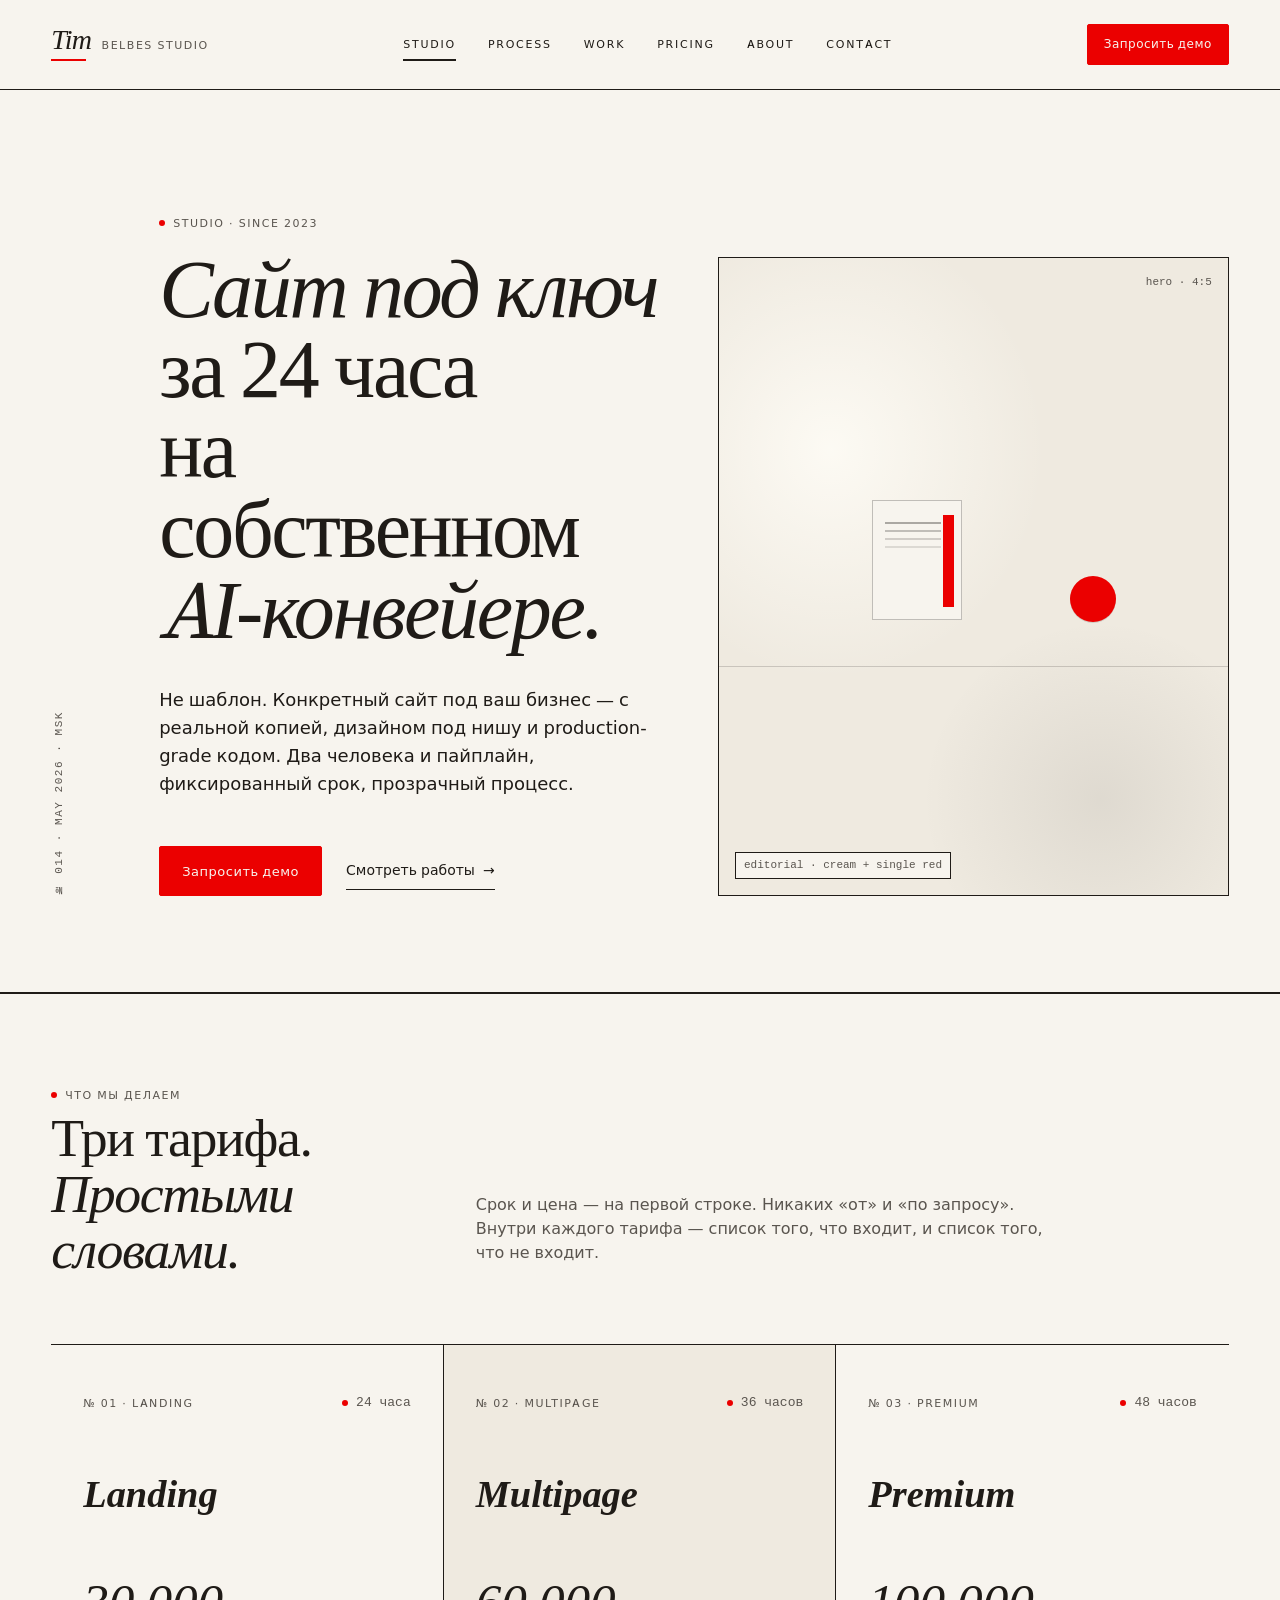
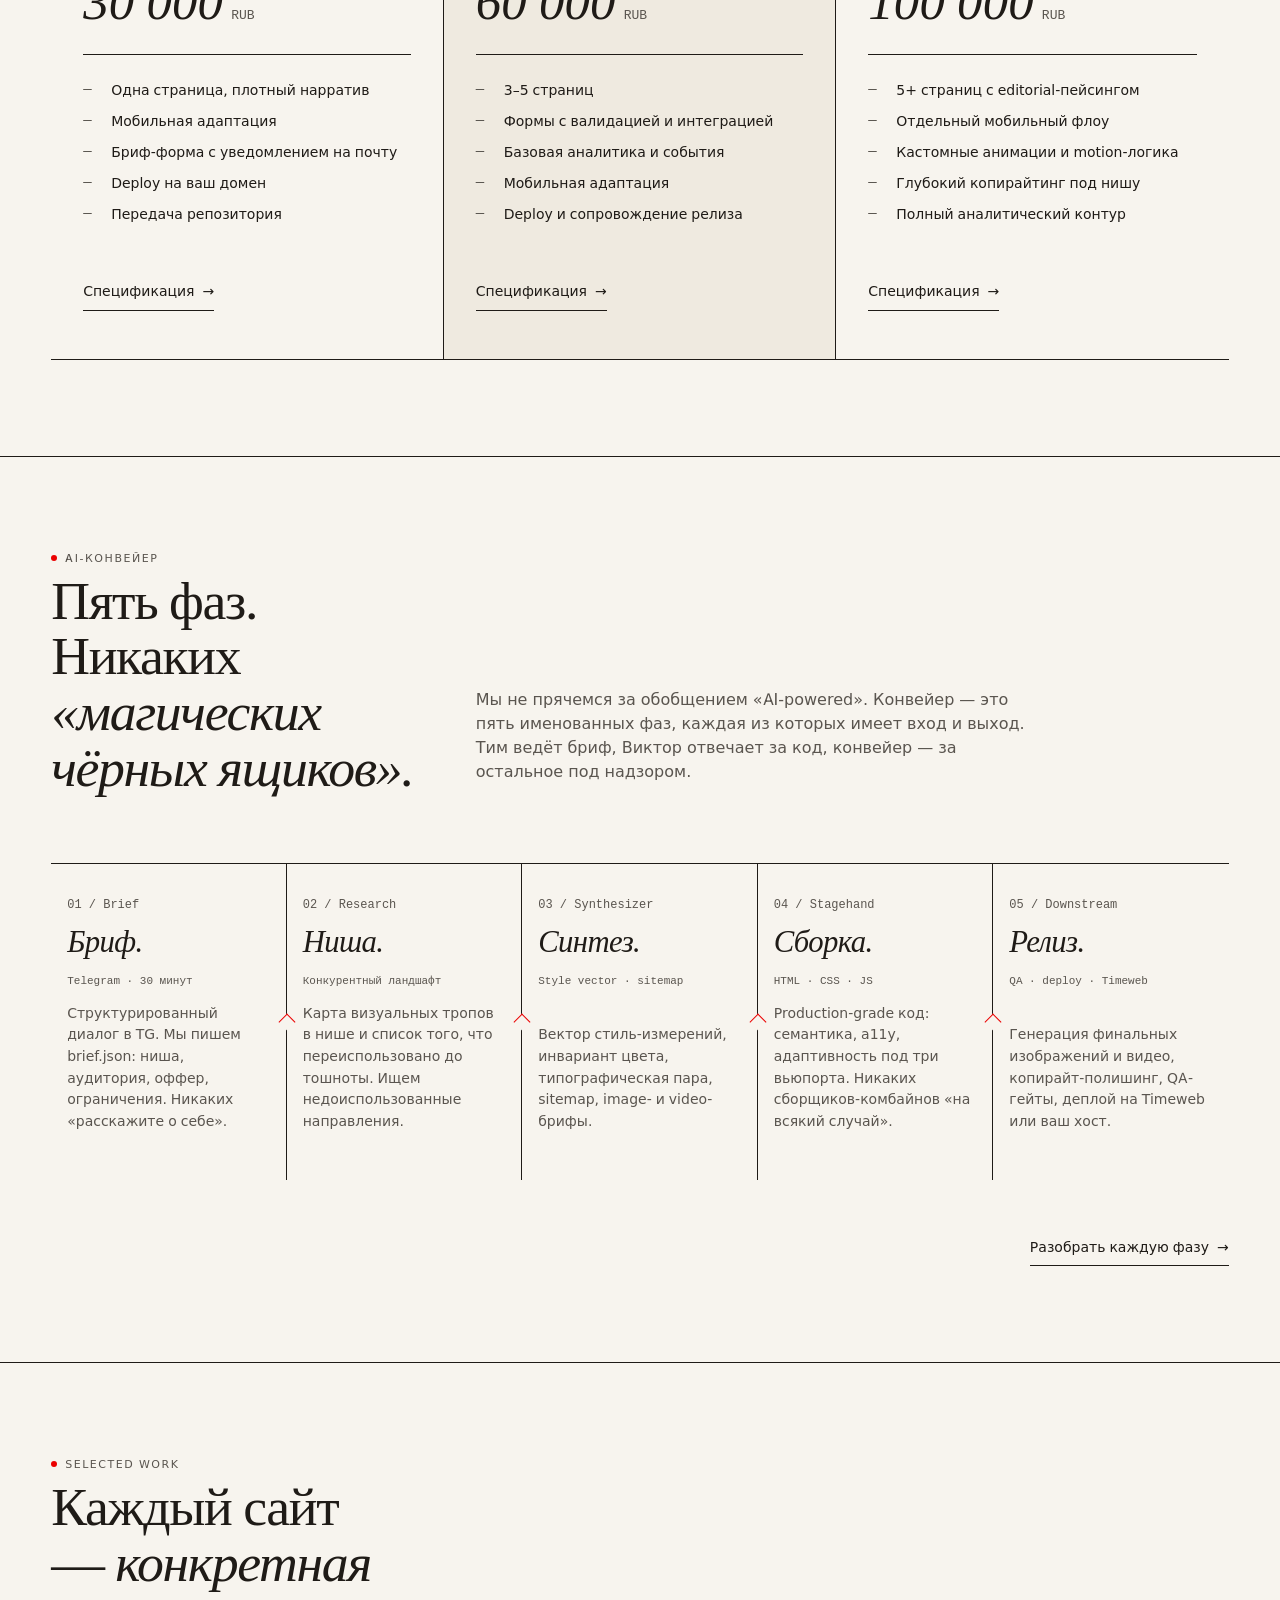
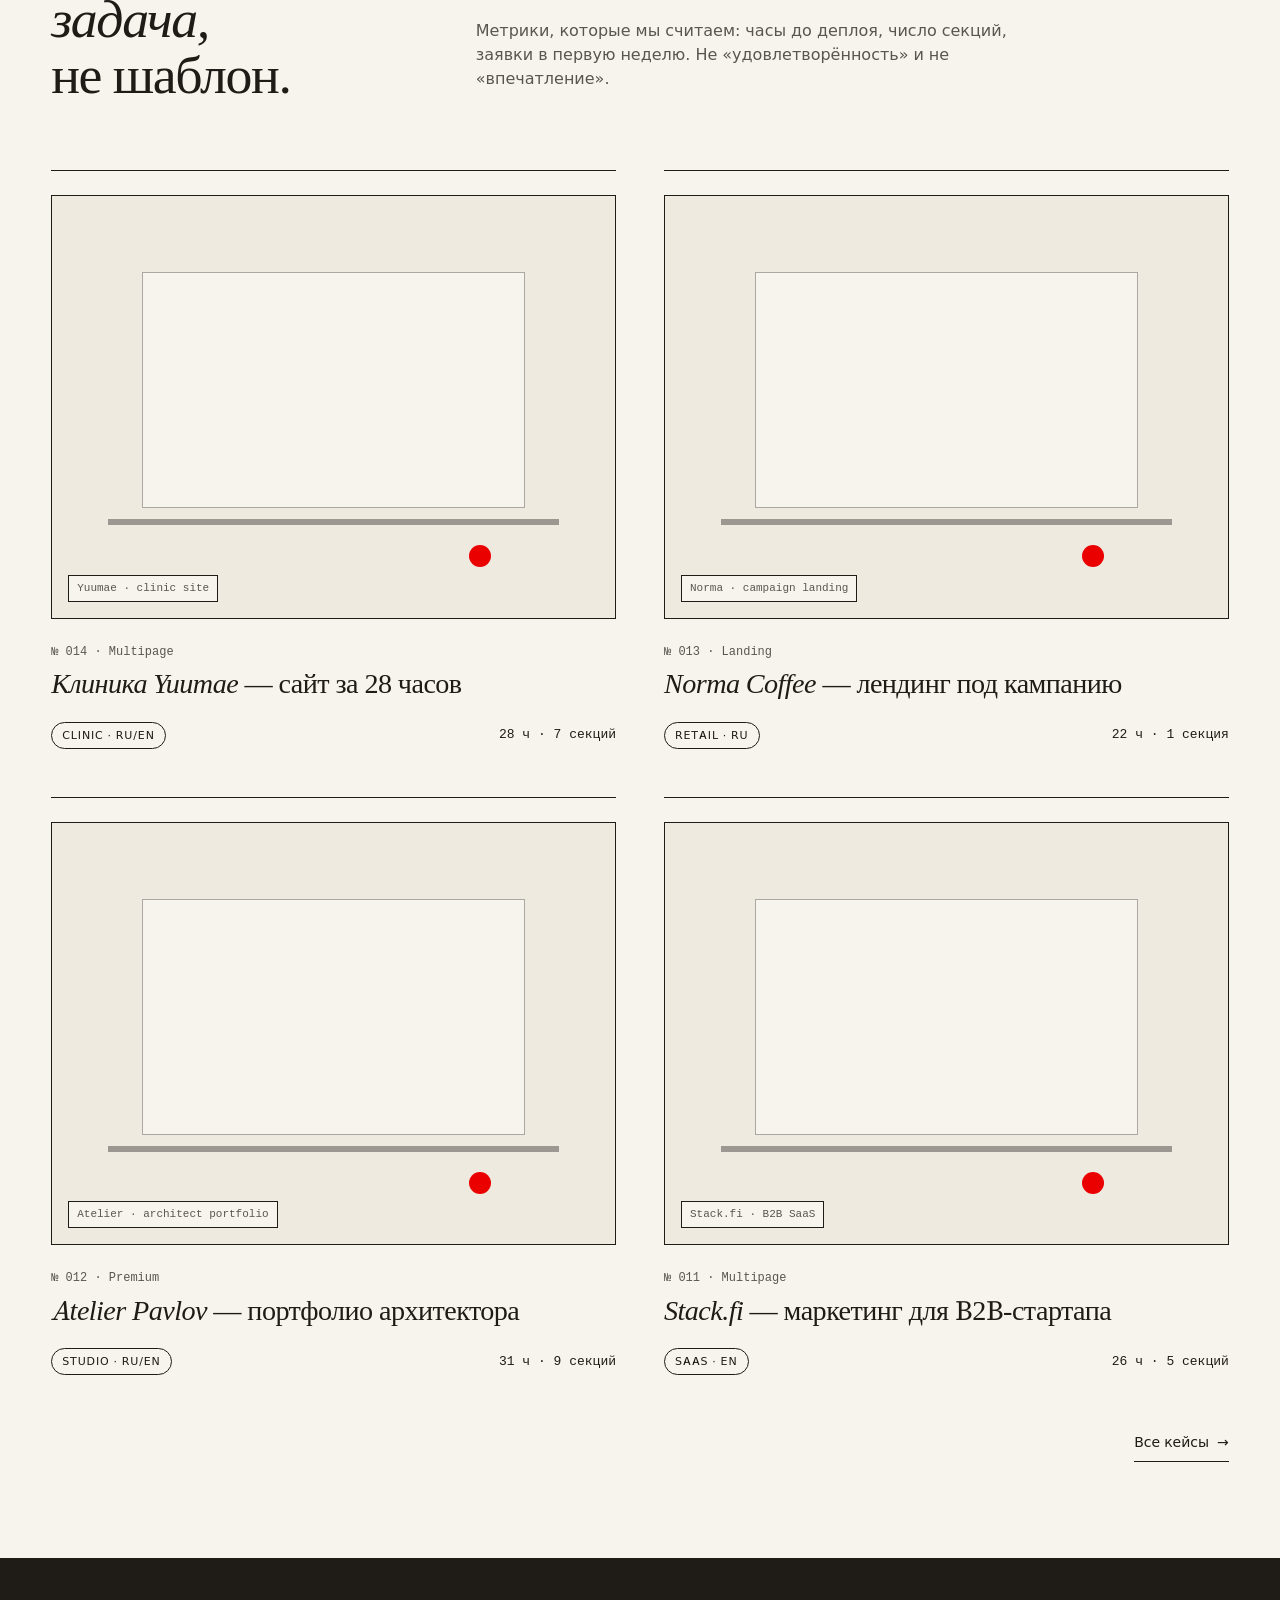
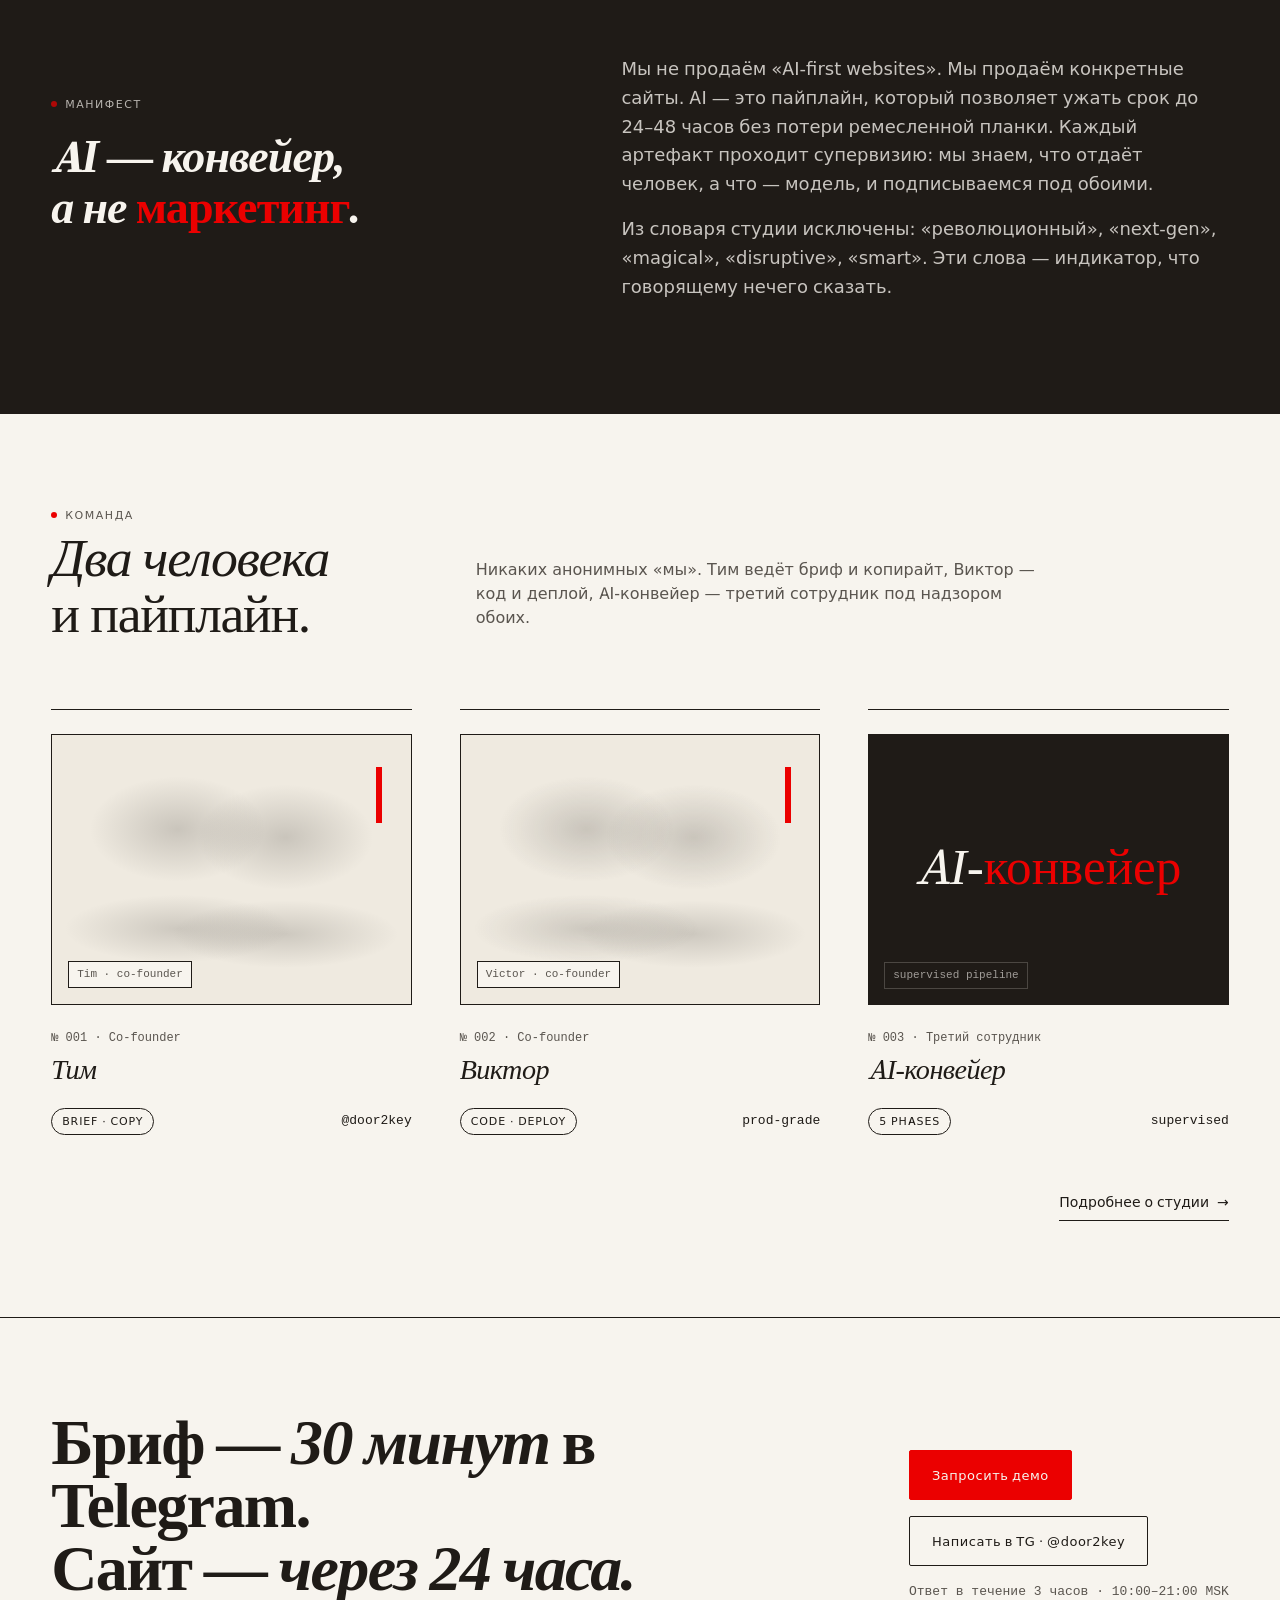
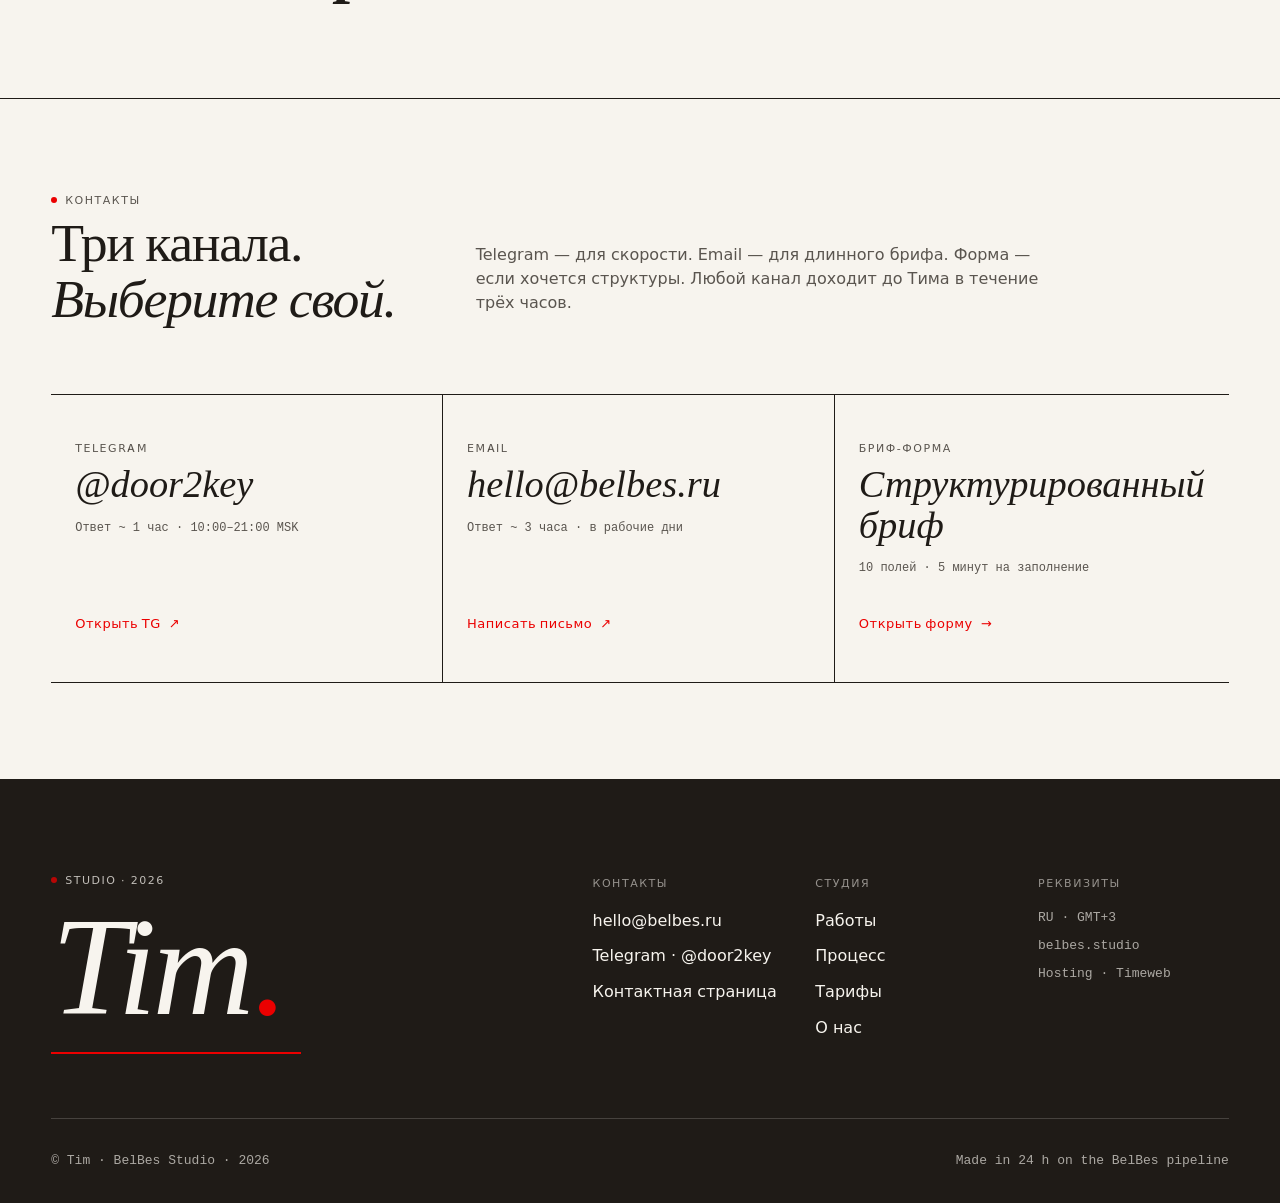
==== index.html @ c3235113 "DOWN-001 post-fix: hoist project/ → root + drop uploads/ (PII)" ====
<!DOCTYPE html>
<html lang="ru">
<head>
<meta charset="UTF-8" />
<meta name="viewport" content="width=device-width, initial-scale=1" />
<title>BelBes Studio — Сайт под ключ за 24 часа</title>
<meta name="description" content="AI-driven студия. Сайт под ваш бизнес за 24-48 часов: реальная копия, дизайн под нишу, production-grade код." />
<link rel="stylesheet" href="assets/styles.css" />
</head>
<body data-screen-label="home">
<a class="bb-skip" href="#main">Перейти к контенту</a>
<div class="bb-page">

  <header class="bb-header">
    <a href="index.html" class="bb-wordmark">
      <span class="bb-wordmark-italic">Tim</span>
      <span class="bb-wordmark-tag">BelBes Studio</span>
    </a>
    <nav class="bb-nav" aria-label="Основная навигация">
      <a class="bb-nav-link is-active" href="index.html">Studio</a>
      <a class="bb-nav-link" href="how-it-works.html">Process</a>
      <a class="bb-nav-link" href="case-studies.html">Work</a>
      <a class="bb-nav-link" href="pricing.html">Pricing</a>
      <a class="bb-nav-link" href="about.html">About</a>
      <a class="bb-nav-link" href="contacts.html">Contact</a>
    </nav>
    <a class="bb-btn bb-btn-primary bb-btn-sm" href="contacts.html#brief">Запросить демо</a>
  </header>

  <main id="main">

    <section class="bb-hero" data-screen-label="home / hero" aria-labelledby="hero-title">
      <div class="bb-hero-rail">
        <div class="bb-rail bb-rail-v">№ 014 · MAY 2026 · MSK</div>
      </div>
      <div class="bb-hero-body">
        <div class="bb-eyebrow"><span class="dot"></span>Studio · since 2023</div>
        <h1 id="hero-title" class="bb-hero-title">
          <em>Сайт под ключ</em><br />
          за 24 часа<br />
          на собственном <em>AI-конвейере.</em>
        </h1>
        <p class="bb-hero-lede">
          Не шаблон. Конкретный сайт под ваш бизнес — с реальной копией,
          дизайном под нишу и production-grade кодом. Два человека и пайплайн,
          фиксированный срок, прозрачный процесс.
        </p>
        <div class="bb-hero-cta">
          <a class="bb-btn bb-btn-primary" href="contacts.html#brief">Запросить демо</a>
          <a class="bb-btn-link" href="case-studies.html">Смотреть работы <span class="bb-arr">→</span></a>
        </div>
      </div>
      <div class="bb-hero-meta">
        <div class="bb-photo-editorial" style="width:100%; aspect-ratio: 4/5;">
          <div class="bb-photo-accent"></div>
          <div class="bb-photo-cup"></div>
          <span class="bb-photo-corner">hero · 4:5</span>
          <span class="bb-photo-tag">editorial · cream + single red</span>
        </div>
      </div>
    </section>

    <section class="bb-section" data-screen-label="home / proposition" aria-labelledby="prop-title">
      <div class="container">
        <header class="bb-section-head">
          <div class="bb-section-head-stack">
            <div class="bb-eyebrow"><span class="dot"></span>Что мы делаем</div>
            <h2 id="prop-title" class="bb-section-title">
              Три тарифа. <em>Простыми словами.</em>
            </h2>
          </div>
          <p class="bb-section-kicker">
            Срок и цена — на первой строке. Никаких «от» и «по запросу». Внутри
            каждого тарифа — список того, что входит, и список того, что не
            входит.
          </p>
        </header>

        <div class="bb-tiers">
          <article class="bb-tier">
            <div class="bb-tier-eyebrow">
              <span class="bb-eyebrow">№ 01 · Landing</span>
              <span class="bb-tier-time">24 часа</span>
            </div>
            <h3 class="bb-tier-name"><em>Landing</em></h3>
            <div class="bb-tier-price">
              <span class="bb-tier-price-num">30 000</span>
              <span class="bb-tier-price-unit">RUB</span>
            </div>
            <div class="bb-tier-line"></div>
            <ul class="bb-tier-list">
              <li>Одна страница, плотный нарратив</li>
              <li>Мобильная адаптация</li>
              <li>Бриф-форма с уведомлением на почту</li>
              <li>Deploy на ваш домен</li>
              <li>Передача репозитория</li>
            </ul>
            <div class="bb-tier-cta">
              <a class="bb-btn-link" href="pricing.html#landing">Спецификация <span class="bb-arr">→</span></a>
            </div>
          </article>

          <article class="bb-tier is-feature">
            <div class="bb-tier-eyebrow">
              <span class="bb-eyebrow">№ 02 · Multipage</span>
              <span class="bb-tier-time">36 часов</span>
            </div>
            <h3 class="bb-tier-name"><em>Multipage</em></h3>
            <div class="bb-tier-price">
              <span class="bb-tier-price-num">60 000</span>
              <span class="bb-tier-price-unit">RUB</span>
            </div>
            <div class="bb-tier-line"></div>
            <ul class="bb-tier-list">
              <li>3–5 страниц</li>
              <li>Формы с валидацией и интеграцией</li>
              <li>Базовая аналитика и события</li>
              <li>Мобильная адаптация</li>
              <li>Deploy и сопровождение релиза</li>
            </ul>
            <div class="bb-tier-cta">
              <a class="bb-btn-link" href="pricing.html#multipage">Спецификация <span class="bb-arr">→</span></a>
            </div>
          </article>

          <article class="bb-tier">
            <div class="bb-tier-eyebrow">
              <span class="bb-eyebrow">№ 03 · Premium</span>
              <span class="bb-tier-time">48 часов</span>
            </div>
            <h3 class="bb-tier-name"><em>Premium</em></h3>
            <div class="bb-tier-price">
              <span class="bb-tier-price-num">100 000</span>
              <span class="bb-tier-price-unit">RUB</span>
            </div>
            <div class="bb-tier-line"></div>
            <ul class="bb-tier-list">
              <li>5+ страниц с editorial-пейсингом</li>
              <li>Отдельный мобильный флоу</li>
              <li>Кастомные анимации и motion-логика</li>
              <li>Глубокий копирайтинг под нишу</li>
              <li>Полный аналитический контур</li>
            </ul>
            <div class="bb-tier-cta">
              <a class="bb-btn-link" href="pricing.html#premium">Спецификация <span class="bb-arr">→</span></a>
            </div>
          </article>
        </div>
      </div>
    </section>

    <section class="bb-section" data-screen-label="home / process_overview" aria-labelledby="pn-title">
      <div class="container">
        <header class="bb-section-head">
          <div class="bb-section-head-stack">
            <div class="bb-eyebrow"><span class="dot"></span>AI-конвейер</div>
            <h2 id="pn-title" class="bb-section-title">
              Пять фаз. Никаких <em>«магических чёрных ящиков».</em>
            </h2>
          </div>
          <p class="bb-section-kicker">
            Мы не прячемся за обобщением «AI-powered». Конвейер — это пять
            именованных фаз, каждая из которых имеет вход и выход. Тим ведёт
            бриф, Виктор отвечает за код, конвейер — за остальное под надзором.
          </p>
        </header>

        <div class="bb-process-narrative">
          <div class="bb-pn-cell">
            <div class="bb-pn-num">01 / Brief</div>
            <div class="bb-pn-name">Бриф.</div>
            <div class="bb-pn-tag">Telegram · 30 минут</div>
            <div class="bb-pn-body">Структурированный диалог в TG. Мы пишем brief.json: ниша, аудитория, оффер, ограничения. Никаких «расскажите о себе».</div>
            <div class="bb-pn-arrow" aria-hidden="true"></div>
          </div>
          <div class="bb-pn-cell">
            <div class="bb-pn-num">02 / Research</div>
            <div class="bb-pn-name">Ниша.</div>
            <div class="bb-pn-tag">Конкурентный ландшафт</div>
            <div class="bb-pn-body">Карта визуальных тропов в нише и список того, что переиспользовано до тошноты. Ищем недоиспользованные направления.</div>
            <div class="bb-pn-arrow" aria-hidden="true"></div>
          </div>
          <div class="bb-pn-cell">
            <div class="bb-pn-num">03 / Synthesizer</div>
            <div class="bb-pn-name">Синтез.</div>
            <div class="bb-pn-tag">Style vector · sitemap</div>
            <div class="bb-pn-body">Вектор стиль-измерений, инвариант цвета, типографическая пара, sitemap, image- и video-брифы.</div>
            <div class="bb-pn-arrow" aria-hidden="true"></div>
          </div>
          <div class="bb-pn-cell">
            <div class="bb-pn-num">04 / Stagehand</div>
            <div class="bb-pn-name">Сборка.</div>
            <div class="bb-pn-tag">HTML · CSS · JS</div>
            <div class="bb-pn-body">Production-grade код: семантика, a11y, адаптивность под три вьюпорта. Никаких сборщиков-комбайнов «на всякий случай».</div>
            <div class="bb-pn-arrow" aria-hidden="true"></div>
          </div>
          <div class="bb-pn-cell">
            <div class="bb-pn-num">05 / Downstream</div>
            <div class="bb-pn-name">Релиз.</div>
            <div class="bb-pn-tag">QA · deploy · Timeweb</div>
            <div class="bb-pn-body">Генерация финальных изображений и видео, копирайт-полишинг, QA-гейты, деплой на Timeweb или ваш хост.</div>
          </div>
        </div>

        <div style="margin-top: var(--sp-7); display: flex; justify-content: flex-end;">
          <a class="bb-btn-link" href="how-it-works.html">Разобрать каждую фазу <span class="bb-arr">→</span></a>
        </div>
      </div>
    </section>

    <section class="bb-section" data-screen-label="home / case_studies_preview" aria-labelledby="cases-title">
      <div class="container">
        <header class="bb-section-head">
          <div class="bb-section-head-stack">
            <div class="bb-eyebrow"><span class="dot"></span>Selected work</div>
            <h2 id="cases-title" class="bb-section-title">
              Каждый сайт — <em>конкретная задача,</em> не шаблон.
            </h2>
          </div>
          <p class="bb-section-kicker">
            Метрики, которые мы считаем: часы до деплоя, число секций, заявки в
            первую неделю. Не «удовлетворённость» и не «впечатление».
          </p>
        </header>

        <div class="bb-work-grid">
          <a class="bb-work-card" href="case-study.html?slug=yuumae">
            <div class="bb-work-photo bb-photo-case"><div class="bb-photo-accent"></div><span class="bb-photo-tag">Yuumae · clinic site</span></div>
            <div class="bb-work-meta">
              <div class="bb-work-num">№ 014 · Multipage</div>
              <div class="bb-work-title"><em>Клиника Yuumae</em> — сайт за 28 часов</div>
              <div class="bb-work-foot">
                <span class="bb-chip">Clinic · RU/EN</span>
                <span class="bb-mono">28 ч · 7 секций</span>
              </div>
            </div>
          </a>
          <a class="bb-work-card" href="case-study.html?slug=norma">
            <div class="bb-work-photo bb-photo-case"><div class="bb-photo-accent"></div><span class="bb-photo-tag">Norma · campaign landing</span></div>
            <div class="bb-work-meta">
              <div class="bb-work-num">№ 013 · Landing</div>
              <div class="bb-work-title"><em>Norma Coffee</em> — лендинг под кампанию</div>
              <div class="bb-work-foot">
                <span class="bb-chip">Retail · RU</span>
                <span class="bb-mono">22 ч · 1 секция</span>
              </div>
            </div>
          </a>
          <a class="bb-work-card" href="case-study.html?slug=atelier">
            <div class="bb-work-photo bb-photo-case"><div class="bb-photo-accent"></div><span class="bb-photo-tag">Atelier · architect portfolio</span></div>
            <div class="bb-work-meta">
              <div class="bb-work-num">№ 012 · Premium</div>
              <div class="bb-work-title"><em>Atelier Pavlov</em> — портфолио архитектора</div>
              <div class="bb-work-foot">
                <span class="bb-chip">Studio · RU/EN</span>
                <span class="bb-mono">31 ч · 9 секций</span>
              </div>
            </div>
          </a>
          <a class="bb-work-card" href="case-study.html?slug=stack">
            <div class="bb-work-photo bb-photo-case"><div class="bb-photo-accent"></div><span class="bb-photo-tag">Stack.fi · B2B SaaS</span></div>
            <div class="bb-work-meta">
              <div class="bb-work-num">№ 011 · Multipage</div>
              <div class="bb-work-title"><em>Stack.fi</em> — маркетинг для B2B-стартапа</div>
              <div class="bb-work-foot">
                <span class="bb-chip">SaaS · EN</span>
                <span class="bb-mono">26 ч · 5 секций</span>
              </div>
            </div>
          </a>
        </div>

        <div style="margin-top: var(--sp-7); display: flex; justify-content: flex-end;">
          <a class="bb-btn-link" href="case-studies.html">Все кейсы <span class="bb-arr">→</span></a>
        </div>
      </div>
    </section>

    <section class="bb-section bb-section-inverse" data-screen-label="home / pull">
      <div class="container">
        <div class="bb-two-col" style="align-items: center;">
          <div>
            <div class="bb-eyebrow on-dark"><span class="dot"></span>Манифест</div>
            <h2 class="bb-pullquote" style="margin-top: var(--sp-5); color: var(--fg-inverse);">
              <em>AI — конвейер,</em><br />а не <span class="accent">маркетинг</span>.
            </h2>
          </div>
          <div style="color: rgba(247,244,238,0.78); font-size: 18px; line-height: 1.6; max-width: 56ch;">
            <p>Мы не продаём «AI-first websites». Мы продаём конкретные сайты. AI — это
            пайплайн, который позволяет ужать срок до 24–48 часов без потери
            ремесленной планки. Каждый артефакт проходит супервизию: мы знаем,
            что отдаёт человек, а что — модель, и подписываемся под обоими.</p>
            <p style="margin-top: var(--sp-4);">Из словаря студии исключены: «революционный»,
            «next-gen», «magical», «disruptive», «smart». Эти слова — индикатор,
            что говорящему нечего сказать.</p>
          </div>
        </div>
      </div>
    </section>

    <section class="bb-section" data-screen-label="home / team_preview" aria-labelledby="team-title">
      <div class="container">
        <header class="bb-section-head">
          <div class="bb-section-head-stack">
            <div class="bb-eyebrow"><span class="dot"></span>Команда</div>
            <h2 id="team-title" class="bb-section-title">
              <em>Два человека</em> и пайплайн.
            </h2>
          </div>
          <p class="bb-section-kicker">
            Никаких анонимных «мы». Тим ведёт бриф и копирайт, Виктор — код и
            деплой, AI-конвейер — третий сотрудник под надзором обоих.
          </p>
        </header>

        <div class="bb-work-grid" style="grid-template-columns: 1fr 1fr 1fr;">
          <div class="bb-work-card" style="cursor: default;">
            <div class="bb-work-photo bb-photo-portrait"><span class="bb-photo-tag">Tim · co-founder</span></div>
            <div class="bb-work-meta">
              <div class="bb-work-num">№ 001 · Co-founder</div>
              <div class="bb-work-title"><em>Тим</em></div>
              <div class="bb-work-foot">
                <span class="bb-chip">Brief · copy</span>
                <span class="bb-mono">@door2key</span>
              </div>
            </div>
          </div>
          <div class="bb-work-card" style="cursor: default;">
            <div class="bb-work-photo bb-photo-portrait"><span class="bb-photo-tag">Victor · co-founder</span></div>
            <div class="bb-work-meta">
              <div class="bb-work-num">№ 002 · Co-founder</div>
              <div class="bb-work-title"><em>Виктор</em></div>
              <div class="bb-work-foot">
                <span class="bb-chip">Code · deploy</span>
                <span class="bb-mono">prod-grade</span>
              </div>
            </div>
          </div>
          <div class="bb-work-card" style="cursor: default;">
            <div class="bb-work-photo" style="background: var(--bb-ink); position: relative; aspect-ratio: 4/3;">
              <div style="position: absolute; inset: 0; display: flex; align-items: center; justify-content: center; color: var(--bb-cream); font-family: var(--font-display); font-style: italic; font-size: clamp(28px, 4vw, 56px);">
                <span style="color: var(--bb-cream);">AI-</span><span style="color: var(--bb-red); font-style: normal;">конвейер</span>
              </div>
              <span class="bb-photo-tag" style="background: var(--bb-ink); color: rgba(247,244,238,0.6); border-color: rgba(247,244,238,0.2);">supervised pipeline</span>
            </div>
            <div class="bb-work-meta">
              <div class="bb-work-num">№ 003 · Третий сотрудник</div>
              <div class="bb-work-title"><em>AI-конвейер</em></div>
              <div class="bb-work-foot">
                <span class="bb-chip">5 phases</span>
                <span class="bb-mono">supervised</span>
              </div>
            </div>
          </div>
        </div>

        <div style="margin-top: var(--sp-7); display: flex; justify-content: flex-end;">
          <a class="bb-btn-link" href="about.html">Подробнее о студии <span class="bb-arr">→</span></a>
        </div>
      </div>
    </section>

    <section class="bb-section" data-screen-label="home / cta" id="brief">
      <div class="container">
        <div class="bb-cta-banner" style="border: 0; padding: 0;">
          <h2 class="bb-cta-banner-title">
            Бриф — <em>30 минут</em> в Telegram.<br />Сайт — <em>через 24 часа.</em>
          </h2>
          <div class="bb-cta-banner-side">
            <a class="bb-btn bb-btn-primary" href="contacts.html#brief">Запросить демо</a>
            <a class="bb-btn bb-btn-ghost" href="https://t.me/door2key">Написать в TG · @door2key</a>
            <span class="bb-mono" style="color: var(--fg-muted);">Ответ в течение 3 часов · 10:00–21:00 MSK</span>
          </div>
        </div>
      </div>
    </section>

    <section class="bb-section" data-screen-label="home / contacts" aria-labelledby="contacts-title">
      <div class="container">
        <header class="bb-section-head">
          <div class="bb-section-head-stack">
            <div class="bb-eyebrow"><span class="dot"></span>Контакты</div>
            <h2 id="contacts-title" class="bb-section-title">Три канала. <em>Выберите свой.</em></h2>
          </div>
          <p class="bb-section-kicker">
            Telegram — для скорости. Email — для длинного брифа. Форма — если
            хочется структуры. Любой канал доходит до Тима в течение трёх часов.
          </p>
        </header>

        <div class="bb-channels">
          <a class="bb-channel" href="https://t.me/door2key">
            <span class="bb-eyebrow">Telegram</span>
            <span class="bb-channel-h"><em>@door2key</em></span>
            <span class="bb-channel-meta">Ответ ~ 1 час · 10:00–21:00 MSK</span>
            <span class="bb-channel-arr">Открыть TG <span class="bb-arr">↗</span></span>
          </a>
          <a class="bb-channel" href="mailto:hello@belbes.ru">
            <span class="bb-eyebrow">Email</span>
            <span class="bb-channel-h"><em>hello@belbes.ru</em></span>
            <span class="bb-channel-meta">Ответ ~ 3 часа · в рабочие дни</span>
            <span class="bb-channel-arr">Написать письмо <span class="bb-arr">↗</span></span>
          </a>
          <a class="bb-channel" href="contacts.html#brief">
            <span class="bb-eyebrow">Бриф-форма</span>
            <span class="bb-channel-h"><em>Структурированный</em> бриф</span>
            <span class="bb-channel-meta">10 полей · 5 минут на заполнение</span>
            <span class="bb-channel-arr">Открыть форму <span class="bb-arr">→</span></span>
          </a>
        </div>
      </div>
    </section>

  </main>

  <footer class="bb-footer">
    <div class="bb-footer-top">
      <div>
        <div class="bb-eyebrow on-dark"><span class="dot"></span>Studio · 2026</div>
        <div class="bb-footer-mark">Tim<span class="bb-footer-mark-dot">.</span></div>
        <div class="bb-footer-rule"></div>
      </div>
      <div class="bb-footer-cols">
        <div>
          <div class="bb-footer-h">Контакты</div>
          <a href="mailto:hello@belbes.ru">hello@belbes.ru</a>
          <a href="https://t.me/door2key">Telegram · @door2key</a>
          <a href="contacts.html">Контактная страница</a>
        </div>
        <div>
          <div class="bb-footer-h">Студия</div>
          <a href="case-studies.html">Работы</a>
          <a href="how-it-works.html">Процесс</a>
          <a href="pricing.html">Тарифы</a>
          <a href="about.html">О нас</a>
        </div>
        <div>
          <div class="bb-footer-h">Реквизиты</div>
          <span class="bb-mono" style="color: rgba(247,244,238,0.65);">RU · GMT+3</span>
          <span class="bb-mono" style="color: rgba(247,244,238,0.65);">belbes.studio</span>
          <span class="bb-mono" style="color: rgba(247,244,238,0.65);">Hosting · Timeweb</span>
        </div>
      </div>
    </div>
    <div class="bb-footer-bot">
      <span class="bb-mono">© Tim · BelBes Studio · 2026</span>
      <span class="bb-mono">Made in 24 h on the BelBes pipeline</span>
    </div>
  </footer>

</div>
</body>
</html>
---- assets/styles.css ----
/* ============================================================
   BelBes Studio — Site styles
   Multi-page, editorial. Shared across all pages.
   ============================================================ */

/* ---- Fonts ------------------------------------------------ */

@font-face {
  font-family: "Inter";
  src: url("../fonts/inter-400.woff2") format("woff2");
  font-weight: 400; font-style: normal; font-display: swap;
}
@font-face {
  font-family: "Inter";
  src: url("../fonts/inter-500.woff2") format("woff2");
  font-weight: 500; font-style: normal; font-display: swap;
}
@font-face {
  font-family: "Inter";
  src: url("../fonts/inter-600.woff2") format("woff2");
  font-weight: 600; font-style: normal; font-display: swap;
}
@font-face {
  font-family: "Source Serif Pro";
  src: url("../fonts/source-serif-pro-400.woff2") format("woff2");
  font-weight: 400; font-style: normal; font-display: swap;
}
@font-face {
  font-family: "Source Serif Pro";
  src: url("../fonts/source-serif-pro-600.woff2") format("woff2");
  font-weight: 600; font-style: normal; font-display: swap;
}
@font-face {
  font-family: "Source Serif Pro";
  src: url("../fonts/source-serif-pro-700.woff2") format("woff2");
  font-weight: 700; font-style: normal; font-display: swap;
}

/* JetBrains Mono via Google for monospace specimen */
@import url("https://fonts.googleapis.com/css2?family=JetBrains+Mono:wght@400;500&display=swap");

/* ---- Tokens ----------------------------------------------- */

:root {
  --bb-red:           #EB0000;
  --bb-red-ink:       #C40000;
  --bb-ink:           #1F1B17;
  --bb-ink-soft:      #2A2620;
  --bb-graphite:      #5A554F;
  --bb-stone:         #8A857F;
  --bb-hairline:      #1F1B17;
  --bb-hairline-soft: rgba(31, 27, 23, 0.12);

  --bb-cream:         #F7F4EE;
  --bb-cream-deep:    #EFEAE0;
  --bb-paper:         #FAFAFA;
  --bb-white:         #FFFFFF;

  --bg:               var(--bb-cream);
  --bg-alt:           var(--bb-cream-deep);
  --bg-inverse:       var(--bb-ink);
  --fg:               var(--bb-ink);
  --fg-muted:         var(--bb-graphite);
  --fg-subtle:        var(--bb-stone);
  --fg-inverse:       var(--bb-cream);
  --primary:          var(--bb-red);
  --rule:             var(--bb-hairline);
  --rule-soft:        var(--bb-hairline-soft);

  --font-display:     "Source Serif Pro", "Iowan Old Style", Georgia, serif;
  --font-body:        "Inter", system-ui, -apple-system, "Segoe UI", sans-serif;
  --font-mono:        "JetBrains Mono", ui-monospace, "SF Mono", Menlo, monospace;

  --fs-display-xl:    clamp(56px, 9vw, 128px);
  --fs-display-lg:    clamp(44px, 6.4vw, 96px);
  --fs-display-md:    clamp(36px, 4.8vw, 72px);
  --fs-display-sm:    clamp(28px, 3.6vw, 52px);
  --fs-h1:            clamp(36px, 4.2vw, 64px);
  --fs-h2:            clamp(26px, 2.6vw, 40px);
  --fs-h3:            22px;
  --fs-h4:            18px;
  --fs-body-lg:       18px;
  --fs-body:          16px;
  --fs-body-sm:       14px;
  --fs-caption:       12px;
  --fs-label:         11px;

  --sp-1:  4px;  --sp-2:  8px;  --sp-3: 12px; --sp-4: 16px;
  --sp-5: 24px;  --sp-6: 32px;  --sp-7: 48px; --sp-8: 64px;
  --sp-9: 96px;  --sp-10: 128px; --sp-11: 192px;

  --container-max: 1280px;
  --gutter: clamp(20px, 4vw, 64px);

  --bw-hairline: 1px;
  --bw-rule:     1.5px;
  --bw-strong:   2px;

  --ease-editorial: cubic-bezier(0.25, 0.1, 0.25, 1);
  --dur-fast: 180ms; --dur-base: 280ms; --dur-slow: 600ms; --dur-hero: 800ms;
}

/* ---- Reset ------------------------------------------------ */

*, *::before, *::after { box-sizing: border-box; }
html, body { margin: 0; padding: 0; }
html { scroll-behavior: smooth; }

body {
  background: var(--bg);
  color: var(--fg);
  font-family: var(--font-body);
  font-size: var(--fs-body);
  line-height: 1.55;
  -webkit-font-smoothing: antialiased;
  text-rendering: optimizeLegibility;
}
::selection { background: var(--bb-ink); color: var(--bb-cream); }

img { display: block; max-width: 100%; }
button { font: inherit; color: inherit; background: none; border: 0; cursor: pointer; padding: 0; }
input, textarea, select { font: inherit; color: inherit; }

a { color: inherit; text-decoration: underline; text-decoration-thickness: 1px; text-underline-offset: 3px; transition: color var(--dur-fast) var(--ease-editorial); }
a:hover { color: var(--primary); }
a:focus-visible, button:focus-visible, input:focus-visible, textarea:focus-visible {
  outline: 2px solid var(--bb-ink); outline-offset: 2px;
}

/* ---- Type utilities --------------------------------------- */

.t-display-xl, .t-display-lg, .t-display-md, .t-display-sm, .t-h1, .t-h2 {
  font-family: var(--font-display);
  font-weight: 400;
  letter-spacing: -0.02em;
  line-height: 1.02;
  color: var(--fg);
  text-wrap: balance;
  margin: 0;
}
.t-display-xl { font-size: var(--fs-display-xl); line-height: 0.95; letter-spacing: -0.03em; }
.t-display-lg { font-size: var(--fs-display-lg); line-height: 0.98; letter-spacing: -0.028em; }
.t-display-md { font-size: var(--fs-display-md); line-height: 1.0; letter-spacing: -0.025em; }
.t-display-sm { font-size: var(--fs-display-sm); line-height: 1.04; }
.t-h1 { font-size: var(--fs-h1); line-height: 1.05; }
.t-h2 { font-size: var(--fs-h2); line-height: 1.1; }
.t-italic { font-style: italic; }
em, i { font-style: italic; }
strong, b { font-weight: 600; }

.t-h3 { font-family: var(--font-body); font-weight: 500; font-size: var(--fs-h3); line-height: 1.3; letter-spacing: -0.01em; margin: 0; }
.t-h4 { font-family: var(--font-body); font-weight: 500; font-size: var(--fs-h4); line-height: 1.35; margin: 0; }

.t-body-lg { font-size: var(--fs-body-lg); line-height: 1.6; }
.t-body    { font-size: var(--fs-body); line-height: 1.6; }
.t-body-sm { font-size: var(--fs-body-sm); line-height: 1.5; }
.t-muted  { color: var(--fg-muted); }
.t-subtle { color: var(--fg-subtle); }

.t-caption { font-size: var(--fs-caption); line-height: 1.4; color: var(--fg-muted); }

.t-label, .bb-label, .bb-eyebrow {
  font-family: var(--font-body);
  font-weight: 500;
  font-size: var(--fs-label);
  line-height: 1;
  letter-spacing: 0.14em;
  text-transform: uppercase;
  color: var(--fg-muted);
}
.bb-eyebrow.on-dark, .t-label.on-dark { color: var(--fg-inverse); opacity: 0.75; }
.bb-eyebrow .dot,
.t-label .dot { display: inline-block; width: 6px; height: 6px; background: var(--primary); border-radius: 999px; margin-right: 8px; vertical-align: 1px; }

.t-mono, .bb-mono { font-family: var(--font-mono); font-size: 13px; letter-spacing: 0; }

/* ---- Layout shell ----------------------------------------- */

.bb-page { display: flex; flex-direction: column; min-height: 100vh; }
main { flex: 1; }

.container {
  width: 100%;
  max-width: var(--container-max);
  margin: 0 auto;
  padding: 0 var(--gutter);
}
.container-wide {
  width: 100%;
  max-width: 1480px;
  margin: 0 auto;
  padding: 0 var(--gutter);
}

.bb-section { padding: var(--sp-9) 0; border-top: var(--bw-hairline) solid var(--rule); }
.bb-section:first-child { border-top: 0; }
.bb-section-pad-lg { padding: var(--sp-10) 0; }
.bb-section-pad-sm { padding: var(--sp-8) 0; }
.bb-section-inverse { background: var(--bg-inverse); color: var(--fg-inverse); }
.bb-section-inverse .bb-eyebrow, .bb-section-inverse .t-label { color: var(--fg-inverse); opacity: 0.7; }
.bb-section-inverse .t-muted { color: rgba(247,244,238,0.65); }

@media (max-width: 768px) {
  .bb-section { padding: var(--sp-8) 0; }
  .bb-section-pad-lg { padding: var(--sp-8) 0; }
}

/* ---- Header ----------------------------------------------- */

.bb-header {
  display: flex; align-items: center; justify-content: space-between;
  gap: var(--sp-6);
  padding: var(--sp-5) var(--gutter);
  border-bottom: var(--bw-hairline) solid var(--rule);
  position: sticky; top: 0; z-index: 50;
  background: var(--bb-cream);
}
.bb-wordmark {
  display: flex; align-items: baseline; gap: 10px;
  text-decoration: none;
  position: relative;
}
.bb-wordmark-italic {
  font-family: var(--font-display);
  font-style: italic;
  font-weight: 400;
  font-size: 28px;
  line-height: 1;
  letter-spacing: -0.02em;
  position: relative;
  padding-bottom: 6px;
}
.bb-wordmark-italic::after {
  content: ""; position: absolute; left: 0; right: 14%;
  bottom: 0; height: 2px; background: var(--bb-red);
}
.bb-wordmark-tag {
  font-family: var(--font-body); font-weight: 500;
  font-size: 11px; letter-spacing: 0.14em; text-transform: uppercase;
  color: var(--fg-muted);
}
.bb-nav { display: flex; align-items: center; gap: var(--sp-6); }
.bb-nav-link {
  font-family: var(--font-body); font-weight: 500;
  font-size: 11px; letter-spacing: 0.16em; text-transform: uppercase;
  text-decoration: none; color: var(--fg);
  padding: 6px 0;
  position: relative;
}
.bb-nav-link:hover { color: var(--primary); }
.bb-nav-link.is-active::after {
  content: ""; position: absolute; left: 0; right: 0; bottom: -2px;
  height: 1.5px; background: var(--bb-ink);
}
.bb-nav-link.is-active { color: var(--bb-ink); }

@media (max-width: 880px) {
  .bb-nav { display: none; }
}

/* ---- Buttons ---------------------------------------------- */

.bb-btn {
  display: inline-flex; align-items: center; gap: 10px;
  padding: 14px 22px;
  border: var(--bw-rule) solid var(--bb-ink);
  background: var(--bb-ink);
  color: var(--bb-cream);
  font-family: var(--font-body);
  font-weight: 500;
  font-size: 13px;
  letter-spacing: 0.04em;
  text-transform: none;
  text-decoration: none;
  border-radius: 2px;
  transition: background var(--dur-fast) var(--ease-editorial),
              color var(--dur-fast) var(--ease-editorial),
              border-color var(--dur-fast) var(--ease-editorial);
  cursor: pointer;
}
.bb-btn:hover { color: var(--bb-cream); background: var(--bb-red); border-color: var(--bb-red); }
.bb-btn:active { background: var(--bb-red-ink); border-color: var(--bb-red-ink); }

.bb-btn-primary { background: var(--bb-red); border-color: var(--bb-red); }
.bb-btn-primary:hover { background: var(--bb-ink); border-color: var(--bb-ink); color: var(--bb-cream); }
.bb-btn-primary:active { background: var(--bb-red-ink); border-color: var(--bb-red-ink); }

.bb-btn-ghost { background: transparent; color: var(--bb-ink); border-color: var(--bb-ink); }
.bb-btn-ghost:hover { background: var(--bb-ink); color: var(--bb-cream); }

.bb-btn-sm { padding: 10px 16px; font-size: 12px; }

.bb-btn-link {
  display: inline-flex; align-items: center; gap: 8px;
  text-decoration: none;
  font-family: var(--font-body); font-weight: 500; font-size: 14px;
  color: var(--bb-ink);
  padding: 8px 0;
  border-bottom: 1px solid var(--bb-ink);
}
.bb-btn-link .bb-arr { transition: transform var(--dur-fast) var(--ease-editorial); display: inline-block; }
.bb-btn-link:hover { color: var(--bb-red); border-bottom-color: var(--bb-red); }
.bb-btn-link:hover .bb-arr { transform: translateX(3px); }

/* ---- Chips ------------------------------------------------ */

.bb-chip {
  display: inline-flex; align-items: center;
  padding: 4px 10px;
  border: 1px solid var(--bb-ink);
  border-radius: 999px;
  font-size: 11px; font-weight: 500; letter-spacing: 0.08em;
  text-transform: uppercase;
  background: transparent;
}
.bb-chip.is-red { color: var(--bb-red); border-color: var(--bb-red); }

/* ---- Hero ------------------------------------------------- */

.bb-hero {
  position: relative;
  padding: var(--sp-10) var(--gutter) var(--sp-9);
  display: grid;
  grid-template-columns: 60px 1fr 1fr;
  gap: var(--sp-7);
  align-items: end;
  border-bottom: var(--bw-hairline) solid var(--rule);
  overflow: hidden;
}
.bb-hero-rail { display: flex; flex-direction: column; gap: var(--sp-3); }
.bb-hero-rail .bb-label {
  writing-mode: vertical-rl; transform: rotate(180deg);
  letter-spacing: 0.14em;
}
.bb-hero-body { max-width: 64ch; }
.bb-hero-title {
  font-family: var(--font-display);
  font-weight: 400;
  font-size: var(--fs-display-lg);
  line-height: 0.98;
  letter-spacing: -0.028em;
  margin: var(--sp-5) 0 var(--sp-6);
  text-wrap: balance;
}
.bb-hero-lede {
  font-family: var(--font-body);
  font-size: 18px; line-height: 1.55;
  max-width: 56ch;
  color: var(--bb-ink);
  margin: 0 0 var(--sp-7);
}
.bb-hero-cta { display: flex; flex-wrap: wrap; gap: var(--sp-5); align-items: center; }
.bb-hero-meta {
  position: relative;
  align-self: stretch;
  display: flex; align-items: flex-end;
}
.bb-hero-photo {
  position: relative;
  width: 100%; height: 100%;
  min-height: 420px;
  background: var(--bg-alt);
  border: 1px solid var(--rule);
  overflow: hidden;
}

@media (max-width: 1024px) {
  .bb-hero { grid-template-columns: 1fr; padding: var(--sp-8) var(--gutter) var(--sp-7); gap: var(--sp-6); }
  .bb-hero-rail { display: none; }
  .bb-hero-photo { min-height: 280px; }
}

/* ---- Photo placeholders / ambient ------------------------- */

.bb-photo-tag {
  position: absolute; left: 16px; bottom: 16px;
  font-family: var(--font-mono);
  font-size: 11px;
  letter-spacing: 0;
  color: var(--fg-muted);
  background: var(--bb-cream);
  padding: 4px 8px;
  border: 1px solid var(--rule);
}
.bb-photo-corner {
  position: absolute; right: 16px; top: 16px;
  font-family: var(--font-mono); font-size: 11px;
  color: var(--fg-muted);
}
.bb-photo-placeholder {
  position: relative;
  background: var(--bg-alt);
  border: 1px solid var(--rule);
  width: 100%;
  aspect-ratio: 16/10;
}

/* Editorial hero placeholder painting:
   warm cream surface w/ subtle grain via radial gradients,
   single red accent (book/cup/dot), hairline rule for desk edge.
   No photographic illusion — honest editorial sketch. */
.bb-photo-editorial {
  position: relative;
  background: var(--bb-cream-deep);
  border: 1px solid var(--rule);
  overflow: hidden;
}
.bb-photo-editorial::before {
  content: "";
  position: absolute; inset: 0;
  background:
    radial-gradient(ellipse 70% 60% at 22% 30%, rgba(255,253,247,0.85), transparent 60%),
    radial-gradient(ellipse 50% 40% at 75% 85%, rgba(31,27,23,0.08), transparent 70%);
  pointer-events: none;
}
.bb-photo-editorial::after {
  content: ""; position: absolute;
  left: 0; right: 0; top: 64%;
  height: 1px; background: rgba(31,27,23,0.18);
}
.bb-photo-editorial .bb-photo-accent {
  position: absolute;
  left: 30%; top: 38%;
  width: clamp(90px, 14%, 200px);
  aspect-ratio: 3/4;
  background: var(--bb-cream);
  border: 1px solid rgba(31,27,23,0.25);
}
.bb-photo-editorial .bb-photo-accent::after {
  content: "";
  position: absolute;
  right: 8%; top: 12%;
  width: 12%; height: 78%;
  background: var(--bb-red);
}
.bb-photo-editorial .bb-photo-accent::before {
  content: "";
  position: absolute; left: 14%; top: 18%;
  right: 22%; height: 2px;
  background: rgba(31,27,23,0.35);
  box-shadow:
    0 8px 0 0 rgba(31,27,23,0.25),
    0 16px 0 0 rgba(31,27,23,0.18),
    0 24px 0 0 rgba(31,27,23,0.12);
}
.bb-photo-editorial .bb-photo-cup {
  position: absolute;
  right: 22%; top: 50%;
  width: 9%;
  aspect-ratio: 1/1;
  background: var(--bb-red);
  border-radius: 999px;
  box-shadow: 0 1px 0 rgba(31,27,23,0.15);
}

@media (prefers-reduced-motion: no-preference) {
  .bb-photo-editorial .bb-photo-cup {
    animation: bb-red-breathe 8s var(--ease-editorial) infinite;
  }
  .bb-photo-editorial::before {
    animation: bb-light-drift 14s ease-in-out infinite alternate;
  }
}
@keyframes bb-red-breathe {
  0%, 100% { transform: scale(1); }
  50%      { transform: scale(1.04); }
}
@keyframes bb-light-drift {
  0%   { transform: translateX(-2%); }
  100% { transform: translateX(2%); }
}

/* Portrait placeholder for founders */
.bb-photo-portrait {
  position: relative;
  background: var(--bb-cream-deep);
  border: 1px solid var(--rule);
  overflow: hidden;
}
.bb-photo-portrait::before {
  content: ""; position: absolute; inset: 0;
  background:
    radial-gradient(ellipse 35% 28% at 35% 35%, rgba(31,27,23,0.18), transparent 70%),
    radial-gradient(ellipse 35% 28% at 65% 38%, rgba(31,27,23,0.18), transparent 70%),
    radial-gradient(ellipse 45% 18% at 35% 72%, rgba(31,27,23,0.16), transparent 70%),
    radial-gradient(ellipse 45% 18% at 65% 74%, rgba(31,27,23,0.16), transparent 70%);
}
.bb-photo-portrait::after {
  content: ""; position: absolute;
  right: 8%; top: 12%;
  width: 6px; height: 56px;
  background: var(--bb-red);
}

/* Case thumb placeholder — laptop sketch */
.bb-photo-case {
  position: relative;
  background: var(--bb-cream-deep);
  border: 1px solid var(--rule);
  overflow: hidden;
}
.bb-photo-case::before {
  content: "";
  position: absolute;
  left: 16%; top: 18%; right: 16%; bottom: 26%;
  background: var(--bb-cream);
  border: 1px solid rgba(31,27,23,0.35);
}
.bb-photo-case::after {
  content: ""; position: absolute;
  left: 10%; right: 10%; bottom: 22%;
  height: 6px; background: rgba(31,27,23,0.4);
}
.bb-photo-case .bb-photo-accent {
  position: absolute;
  right: 22%; bottom: 12%;
  width: 22px; height: 22px;
  background: var(--bb-red);
  border-radius: 999px;
}

/* ---- Manifesto / numbered rows ---------------------------- */

.bb-manifesto-list {
  margin-top: var(--sp-6);
  display: grid; grid-template-columns: 1fr;
}
.bb-manifesto-row {
  display: grid;
  grid-template-columns: 64px 1fr;
  gap: var(--sp-6);
  align-items: baseline;
  padding: var(--sp-6) 0;
  border-top: 1px solid var(--rule);
}
.bb-manifesto-row:last-child { border-bottom: 1px solid var(--rule); }
.bb-manifesto-num {
  font-family: var(--font-mono); font-size: 13px; color: var(--fg-muted);
}
.bb-manifesto-text {
  font-family: var(--font-display); font-size: clamp(24px, 3vw, 40px);
  line-height: 1.15; letter-spacing: -0.02em;
}

/* ---- Section heads ---------------------------------------- */

.bb-section-head {
  display: grid;
  grid-template-columns: 1fr 2fr;
  gap: var(--sp-7);
  align-items: end;
  margin-bottom: var(--sp-8);
}
.bb-section-head-stack { display: flex; flex-direction: column; gap: var(--sp-3); }
.bb-section-title {
  font-family: var(--font-display);
  font-weight: 400;
  font-size: var(--fs-h1);
  line-height: 1.04;
  letter-spacing: -0.025em;
  margin: 0;
  text-wrap: balance;
}
.bb-section-kicker {
  font-family: var(--font-body); font-size: 16px; color: var(--fg-muted);
  max-width: 52ch; line-height: 1.5;
}
@media (max-width: 880px) {
  .bb-section-head { grid-template-columns: 1fr; align-items: start; }
}

/* ---- Process list (typographic table) --------------------- */

.bb-process-list { display: flex; flex-direction: column; }
.bb-process-row {
  display: grid;
  grid-template-columns: 80px minmax(180px, 1fr) 2fr 120px;
  gap: var(--sp-6);
  align-items: baseline;
  padding: var(--sp-6) 0;
  border-top: 1px solid var(--rule);
  transition: background var(--dur-fast) var(--ease-editorial);
}
.bb-process-row:last-child { border-bottom: 1px solid var(--rule); }
.bb-process-row:hover { background: var(--bg-alt); }
.bb-process-num {
  font-family: var(--font-mono); font-size: 13px;
  color: var(--fg-muted);
}
.bb-process-h {
  font-family: var(--font-display); font-style: italic;
  font-size: clamp(22px, 2.4vw, 32px);
  line-height: 1.15; letter-spacing: -0.02em;
  color: var(--fg);
}
.bb-process-t {
  font-size: 16px; line-height: 1.6;
  color: var(--fg-muted); max-width: 56ch;
}
.bb-process-meta {
  font-family: var(--font-mono); font-size: 12px;
  color: var(--fg-muted);
  text-align: right;
  align-self: center;
}
@media (max-width: 980px) {
  .bb-process-row {
    grid-template-columns: 56px 1fr;
    grid-template-areas:
      "num heading"
      "num text"
      ".  meta";
    row-gap: var(--sp-3);
  }
  .bb-process-num { grid-area: num; }
  .bb-process-h   { grid-area: heading; }
  .bb-process-t   { grid-area: text; }
  .bb-process-meta { grid-area: meta; text-align: left; }
}

/* ---- Pricing / proposition tiers -------------------------- */

.bb-tiers {
  display: grid;
  grid-template-columns: repeat(3, 1fr);
  border-top: 1px solid var(--rule);
  border-bottom: 1px solid var(--rule);
}
.bb-tier {
  padding: var(--sp-7) var(--sp-6);
  border-right: 1px solid var(--rule);
  display: flex; flex-direction: column; gap: var(--sp-5);
  position: relative;
}
.bb-tier:last-child { border-right: 0; }
.bb-tier-eyebrow { display: flex; align-items: center; justify-content: space-between; }
.bb-tier-name { font-family: var(--font-display); font-size: clamp(28px, 3vw, 44px); line-height: 1.05; }
.bb-tier-name em { font-style: italic; }
.bb-tier-price { display: flex; align-items: baseline; gap: 8px; }
.bb-tier-price-num { font-family: var(--font-display); font-style: italic; font-size: clamp(36px, 4vw, 56px); line-height: 1; }
.bb-tier-price-unit { font-family: var(--font-mono); font-size: 13px; color: var(--fg-muted); }
.bb-tier-time {
  font-family: var(--font-mono); font-size: 13px; color: var(--fg-muted);
  display: inline-flex; align-items: center; gap: 8px;
}
.bb-tier-time::before { content: ""; width: 6px; height: 6px; background: var(--bb-red); border-radius: 999px; }
.bb-tier-line { height: 1px; background: var(--rule); }
.bb-tier-list { list-style: none; margin: 0; padding: 0; display: flex; flex-direction: column; gap: 10px; }
.bb-tier-list li {
  display: grid; grid-template-columns: 16px 1fr; gap: 12px;
  font-size: 14px; line-height: 1.5;
  color: var(--fg);
}
.bb-tier-list li::before {
  content: "—"; color: var(--fg-muted); font-family: var(--font-mono);
}
.bb-tier-list.is-out li::before { content: "×"; color: var(--bb-red); }
.bb-tier-list.is-out li { color: var(--fg-muted); }

.bb-tier-cta { margin-top: auto; padding-top: var(--sp-5); }

.bb-tier.is-feature {
  background: var(--bg-alt);
}
.bb-tier.is-feature .bb-tier-name { position: relative; }

@media (max-width: 980px) {
  .bb-tiers { grid-template-columns: 1fr; }
  .bb-tier { border-right: 0; border-bottom: 1px solid var(--rule); }
  .bb-tier:last-child { border-bottom: 0; }
}

/* ---- Case grid -------------------------------------------- */

.bb-work-grid {
  display: grid;
  grid-template-columns: repeat(2, 1fr);
  gap: var(--sp-7) var(--sp-7);
}
.bb-work-card {
  display: flex; flex-direction: column;
  text-decoration: none; color: inherit;
  border-top: 1px solid var(--rule);
  padding-top: var(--sp-5);
  cursor: pointer;
}
.bb-work-photo {
  position: relative;
  width: 100%;
  aspect-ratio: 4/3;
  margin-bottom: var(--sp-5);
  transition: opacity var(--dur-base) var(--ease-editorial);
}
.bb-work-card:hover .bb-work-photo { opacity: 0.86; }
.bb-work-meta { display: flex; flex-direction: column; gap: 8px; }
.bb-work-num { font-family: var(--font-mono); font-size: 12px; color: var(--fg-muted); }
.bb-work-title {
  font-family: var(--font-display); font-size: clamp(22px, 2.2vw, 30px);
  line-height: 1.15; letter-spacing: -0.02em;
}
.bb-work-title em { font-style: italic; }
.bb-work-foot {
  display: flex; align-items: center; justify-content: space-between;
  margin-top: var(--sp-3);
  gap: var(--sp-4);
}
@media (max-width: 768px) {
  .bb-work-grid { grid-template-columns: 1fr; gap: var(--sp-6); }
}

/* ---- Form ------------------------------------------------- */

.bb-form { display: grid; grid-template-columns: 1fr 1fr; gap: var(--sp-6) var(--sp-7); margin-top: var(--sp-6); }
.bb-field { display: flex; flex-direction: column; gap: 8px; }
.bb-field-wide { grid-column: 1 / -1; }
.bb-field label {
  font-family: var(--font-body); font-weight: 500;
  font-size: 11px; letter-spacing: 0.14em; text-transform: uppercase;
  color: var(--fg-muted);
}
.bb-field input, .bb-field textarea, .bb-field select {
  width: 100%;
  padding: 12px 0;
  font-family: var(--font-body); font-size: 18px;
  color: var(--bb-ink);
  background: transparent;
  border: 0;
  border-bottom: 1px solid var(--bb-ink);
  border-radius: 0;
  resize: vertical;
}
.bb-field input::placeholder, .bb-field textarea::placeholder { color: var(--fg-subtle); }
.bb-field.is-err input, .bb-field.is-err textarea { border-bottom-color: var(--bb-red); }
.bb-help { font-size: 12px; color: var(--bb-red); }
.bb-help-inline { color: var(--fg-muted); font-size: 12px; }
.bb-form-foot {
  grid-column: 1 / -1;
  display: flex; align-items: center; justify-content: space-between; gap: var(--sp-5);
  margin-top: var(--sp-3); flex-wrap: wrap;
}
@media (max-width: 768px) {
  .bb-form { grid-template-columns: 1fr; }
}

/* ---- Hairline rule with red dot (decorative section divider) */

.bb-rule-decor {
  position: relative;
  height: 1px;
  background: var(--bb-ink);
  margin: var(--sp-9) 0;
}
.bb-rule-decor::after {
  content: ""; position: absolute;
  width: 10px; height: 10px;
  background: var(--bb-red); border-radius: 999px;
  top: -4.5px; left: 0;
  animation: bb-dot-travel 5s var(--ease-editorial) infinite;
}
@keyframes bb-dot-travel {
  0%   { left: 0; opacity: 1; }
  80%  { left: calc(100% - 10px); opacity: 1; }
  100% { left: calc(100% - 10px); opacity: 0; }
}
@media (prefers-reduced-motion: reduce) {
  .bb-rule-decor::after { animation: none; left: 50%; }
}

/* ---- Footer ----------------------------------------------- */

.bb-footer {
  background: var(--bb-ink);
  color: var(--fg-inverse);
  padding: var(--sp-9) var(--gutter) var(--sp-6);
  margin-top: 0;
}
.bb-footer .container { padding: 0; }
.bb-footer-top {
  display: grid;
  grid-template-columns: 1.4fr 2fr;
  gap: var(--sp-9);
  padding-bottom: var(--sp-8);
}
.bb-footer-mark {
  font-family: var(--font-display); font-style: italic;
  font-size: clamp(80px, 11vw, 160px);
  line-height: 0.9; letter-spacing: -0.03em;
  margin: var(--sp-5) 0 0;
}
.bb-footer-mark-dot { color: var(--bb-red); font-style: normal; }
.bb-footer-rule {
  height: 2px; background: var(--bb-red);
  width: 56%; margin-top: 16px;
}
.bb-footer-cols {
  display: grid; grid-template-columns: 1fr 1fr 1fr;
  gap: var(--sp-6);
}
.bb-footer-cols > div { display: flex; flex-direction: column; gap: 8px; }
.bb-footer-h {
  font-size: 11px; letter-spacing: 0.14em; text-transform: uppercase;
  color: rgba(247,244,238,0.55); margin-bottom: 8px;
}
.bb-footer a {
  color: var(--fg-inverse); text-decoration: none;
  border-bottom: 1px solid transparent;
  padding-bottom: 2px;
  width: max-content;
}
.bb-footer a:hover { color: var(--bb-red); border-bottom-color: var(--bb-red); }
.bb-footer-bot {
  display: flex; justify-content: space-between; flex-wrap: wrap;
  gap: var(--sp-5);
  padding-top: var(--sp-6);
  border-top: 1px solid rgba(247,244,238,0.18);
}
.bb-footer-bot .bb-mono { color: rgba(247,244,238,0.65); }

@media (max-width: 880px) {
  .bb-footer-top { grid-template-columns: 1fr; }
  .bb-footer-cols { grid-template-columns: 1fr 1fr; }
}

/* ---- Process overview (typographic narrative) ------------- */

.bb-process-narrative {
  display: grid;
  grid-template-columns: repeat(5, 1fr);
  border-top: 1px solid var(--rule);
}
.bb-pn-cell {
  padding: var(--sp-6) var(--sp-4) var(--sp-7);
  border-right: 1px solid var(--rule);
  display: flex; flex-direction: column; gap: var(--sp-3);
  position: relative;
  transition: background var(--dur-base) var(--ease-editorial);
}
.bb-pn-cell:last-child { border-right: 0; }
.bb-pn-cell:hover { background: var(--bg-alt); }
.bb-pn-num { font-family: var(--font-mono); font-size: 12px; color: var(--fg-muted); }
.bb-pn-name {
  font-family: var(--font-display); font-style: italic;
  font-size: clamp(24px, 2.4vw, 36px);
  line-height: 1.1; letter-spacing: -0.02em;
}
.bb-pn-tag { font-family: var(--font-mono); font-size: 11px; color: var(--fg-muted); }
.bb-pn-body { font-size: 14px; line-height: 1.55; color: var(--fg-muted); margin-top: auto; }
.bb-pn-arrow {
  position: absolute;
  right: -7px; top: 50%;
  width: 12px; height: 12px;
  transform: translateY(-50%) rotate(-45deg);
  border-right: 1.5px solid var(--bb-red);
  border-top: 1.5px solid var(--bb-red);
  background: var(--bb-cream);
}
.bb-pn-cell:last-child .bb-pn-arrow { display: none; }
@media (max-width: 980px) {
  .bb-process-narrative { grid-template-columns: 1fr; border-bottom: 1px solid var(--rule); }
  .bb-pn-cell { border-right: 0; border-bottom: 1px solid var(--rule); }
  .bb-pn-cell:last-child { border-bottom: 0; }
  .bb-pn-arrow { display: none; }
}

/* ---- Pull quote / manifesto block ------------------------- */

.bb-pullquote {
  font-family: var(--font-display);
  font-style: italic;
  font-size: var(--fs-display-sm);
  line-height: 1.1;
  letter-spacing: -0.02em;
  max-width: 22ch;
}
.bb-pullquote em { font-style: italic; }
.bb-pullquote .accent { color: var(--bb-red); font-style: normal; }

/* ---- FAQ list --------------------------------------------- */

.bb-faq { border-top: 1px solid var(--rule); }
.bb-faq details {
  border-bottom: 1px solid var(--rule);
  padding: var(--sp-5) 0;
}
.bb-faq summary {
  display: grid;
  grid-template-columns: 64px 1fr 32px;
  gap: var(--sp-5);
  align-items: baseline;
  cursor: pointer;
  list-style: none;
}
.bb-faq summary::-webkit-details-marker { display: none; }
.bb-faq-num { font-family: var(--font-mono); font-size: 13px; color: var(--fg-muted); }
.bb-faq-q { font-family: var(--font-display); font-size: clamp(20px, 2vw, 28px); line-height: 1.2; letter-spacing: -0.02em; }
.bb-faq-toggle {
  width: 22px; height: 22px;
  position: relative;
  justify-self: end;
  align-self: center;
}
.bb-faq-toggle::before, .bb-faq-toggle::after {
  content: ""; position: absolute; top: 50%; left: 50%;
  width: 14px; height: 1.5px; background: var(--bb-ink);
  transform: translate(-50%, -50%);
  transition: transform var(--dur-base) var(--ease-editorial);
}
.bb-faq-toggle::after { transform: translate(-50%, -50%) rotate(90deg); }
details[open] .bb-faq-toggle::after { transform: translate(-50%, -50%) rotate(0); }
.bb-faq-a {
  display: grid;
  grid-template-columns: 64px 1fr 32px;
  gap: var(--sp-5);
  padding-top: var(--sp-4);
}
.bb-faq-a > div:nth-child(2) {
  font-size: 16px; line-height: 1.6; color: var(--fg-muted);
  max-width: 64ch;
}

/* ---- Values / two-col text -------------------------------- */

.bb-values {
  display: grid;
  grid-template-columns: repeat(2, 1fr);
  gap: var(--sp-7) var(--sp-9);
}
.bb-value-row {
  display: grid; grid-template-columns: 40px 1fr; gap: var(--sp-5);
  padding-top: var(--sp-5);
  border-top: 1px solid var(--rule);
}
.bb-value-num { font-family: var(--font-mono); font-size: 12px; color: var(--fg-muted); }
.bb-value-h { font-family: var(--font-display); font-size: clamp(22px, 2vw, 28px); line-height: 1.15; margin-bottom: var(--sp-3); letter-spacing: -0.02em; }
.bb-value-h em { font-style: italic; }
.bb-value-t { color: var(--fg-muted); line-height: 1.6; }
@media (max-width: 880px) {
  .bb-values { grid-template-columns: 1fr; gap: var(--sp-6); }
}

/* ---- Contact channels ------------------------------------ */

.bb-channels {
  display: grid;
  grid-template-columns: repeat(3, 1fr);
  border-top: 1px solid var(--rule);
  border-bottom: 1px solid var(--rule);
}
.bb-channel {
  padding: var(--sp-7) var(--sp-5);
  border-right: 1px solid var(--rule);
  display: flex; flex-direction: column; gap: var(--sp-3);
  text-decoration: none; color: inherit;
  transition: background var(--dur-fast) var(--ease-editorial);
}
.bb-channel:last-child { border-right: 0; }
.bb-channel:hover { background: var(--bg-alt); color: var(--bb-ink); }
.bb-channel-h { font-family: var(--font-display); font-style: italic; font-size: clamp(28px, 3vw, 40px); line-height: 1.05; }
.bb-channel-meta { font-family: var(--font-mono); font-size: 12px; color: var(--fg-muted); }
.bb-channel-arr { margin-top: auto; padding-top: var(--sp-5); display: flex; align-items: center; gap: 8px; color: var(--bb-red); font-size: 13px; font-weight: 500; letter-spacing: 0.04em; }
@media (max-width: 880px) { .bb-channels { grid-template-columns: 1fr; } .bb-channel { border-right: 0; border-bottom: 1px solid var(--rule); } .bb-channel:last-child { border-bottom: 0; } }

/* ---- Banner CTA strip ------------------------------------- */

.bb-cta-banner {
  display: grid;
  grid-template-columns: 1fr auto;
  gap: var(--sp-7);
  align-items: end;
  padding: var(--sp-9) 0;
  border-top: 1px solid var(--rule);
  border-bottom: 1px solid var(--rule);
}
.bb-cta-banner-title {
  font-family: var(--font-display);
  font-size: clamp(36px, 5vw, 80px);
  line-height: 0.98;
  letter-spacing: -0.025em;
  max-width: 18ch;
  margin: 0;
}
.bb-cta-banner-title em { font-style: italic; }
.bb-cta-banner-side { display: flex; flex-direction: column; gap: var(--sp-4); align-items: flex-start; }
@media (max-width: 880px) { .bb-cta-banner { grid-template-columns: 1fr; align-items: start; } }

/* ---- Side rail label (decorative number) ------------------ */

.bb-rail {
  font-family: var(--font-mono);
  font-size: 11px;
  letter-spacing: 0.14em;
  color: var(--fg-muted);
}
.bb-rail-v {
  writing-mode: vertical-rl;
  transform: rotate(180deg);
  letter-spacing: 0.14em;
}

/* ---- Spec table (pricing detail) -------------------------- */

.bb-spec {
  width: 100%; border-collapse: collapse;
}
.bb-spec th, .bb-spec td {
  text-align: left;
  padding: var(--sp-4) var(--sp-3);
  border-bottom: 1px solid var(--rule);
  vertical-align: top;
  font-size: 14px;
}
.bb-spec th {
  font-weight: 500;
  font-family: var(--font-body);
  font-size: 11px;
  letter-spacing: 0.14em;
  text-transform: uppercase;
  color: var(--fg-muted);
  border-bottom: 1.5px solid var(--bb-ink);
  vertical-align: bottom;
}
.bb-spec td.is-out { color: var(--fg-subtle); }
.bb-spec td .yes { color: var(--bb-ink); }
.bb-spec td .no  { color: var(--fg-subtle); }
.bb-spec tr:hover { background: var(--bg-alt); }
.bb-spec .row-label { font-weight: 500; color: var(--fg); }

/* ---- 404 / error ------------------------------------------ */

.bb-404 {
  display: grid;
  grid-template-columns: 1fr 1.2fr;
  gap: var(--sp-8);
  padding: var(--sp-10) 0;
  align-items: end;
  min-height: 60vh;
}
.bb-404-big {
  font-family: var(--font-display);
  font-style: italic;
  font-size: clamp(160px, 26vw, 360px);
  line-height: 0.85;
  letter-spacing: -0.04em;
  margin: 0;
}
.bb-404-dot { color: var(--bb-red); font-style: normal; }
@media (max-width: 880px) { .bb-404 { grid-template-columns: 1fr; } }

/* ---- Misc ------------------------------------------------- */

.bb-arr { display: inline-block; transition: transform var(--dur-fast) var(--ease-editorial); }
a:hover .bb-arr { transform: translateX(3px); }

.bb-divider-thick {
  height: 2px; background: var(--bb-ink); margin: 0;
}
.bb-divider-red {
  height: 2px; background: var(--bb-red); margin: 0;
}

.bb-rule-h { height: 1px; background: var(--rule); }

/* Two-column body block */
.bb-two-col {
  display: grid; grid-template-columns: 1fr 1.2fr; gap: var(--sp-8);
}
.bb-two-col p { margin: 0 0 var(--sp-4); max-width: 64ch; }
@media (max-width: 880px) { .bb-two-col { grid-template-columns: 1fr; } }

/* Stat row */
.bb-stats { display: grid; grid-template-columns: repeat(4, 1fr); gap: var(--sp-5); padding: var(--sp-6) 0; }
.bb-stat-num { font-family: var(--font-display); font-style: italic; font-size: clamp(36px, 4.5vw, 72px); line-height: 1; }
.bb-stat-num .accent { color: var(--bb-red); font-style: normal; }
.bb-stat-label { font-family: var(--font-mono); font-size: 12px; color: var(--fg-muted); margin-top: 8px; letter-spacing: 0.04em; }
@media (max-width: 880px) { .bb-stats { grid-template-columns: 1fr 1fr; } }

/* AI member card on /about */
.bb-ai-card {
  display: grid;
  grid-template-columns: 1.2fr 1fr;
  gap: var(--sp-8);
  padding: var(--sp-8) 0;
  border-top: 1px solid var(--rule);
  border-bottom: 1px solid var(--rule);
}
.bb-ai-card-block { display: flex; flex-direction: column; gap: var(--sp-5); }
.bb-ai-supervised { display: grid; grid-template-columns: 80px 1fr; gap: var(--sp-3); padding: var(--sp-4) 0; border-top: 1px solid var(--rule-soft); font-size: 14px; }
.bb-ai-supervised:first-of-type { border-top: 0; }
.bb-ai-supervised .who { font-family: var(--font-mono); font-size: 12px; color: var(--fg-muted); }
@media (max-width: 880px) { .bb-ai-card { grid-template-columns: 1fr; } }

/* Skip link */
.bb-skip {
  position: absolute; left: -9999px; top: -9999px;
}
.bb-skip:focus {
  left: var(--sp-4); top: var(--sp-4);
  z-index: 100;
  background: var(--bb-ink); color: var(--bb-cream);
  padding: 8px 12px; text-decoration: none;
}
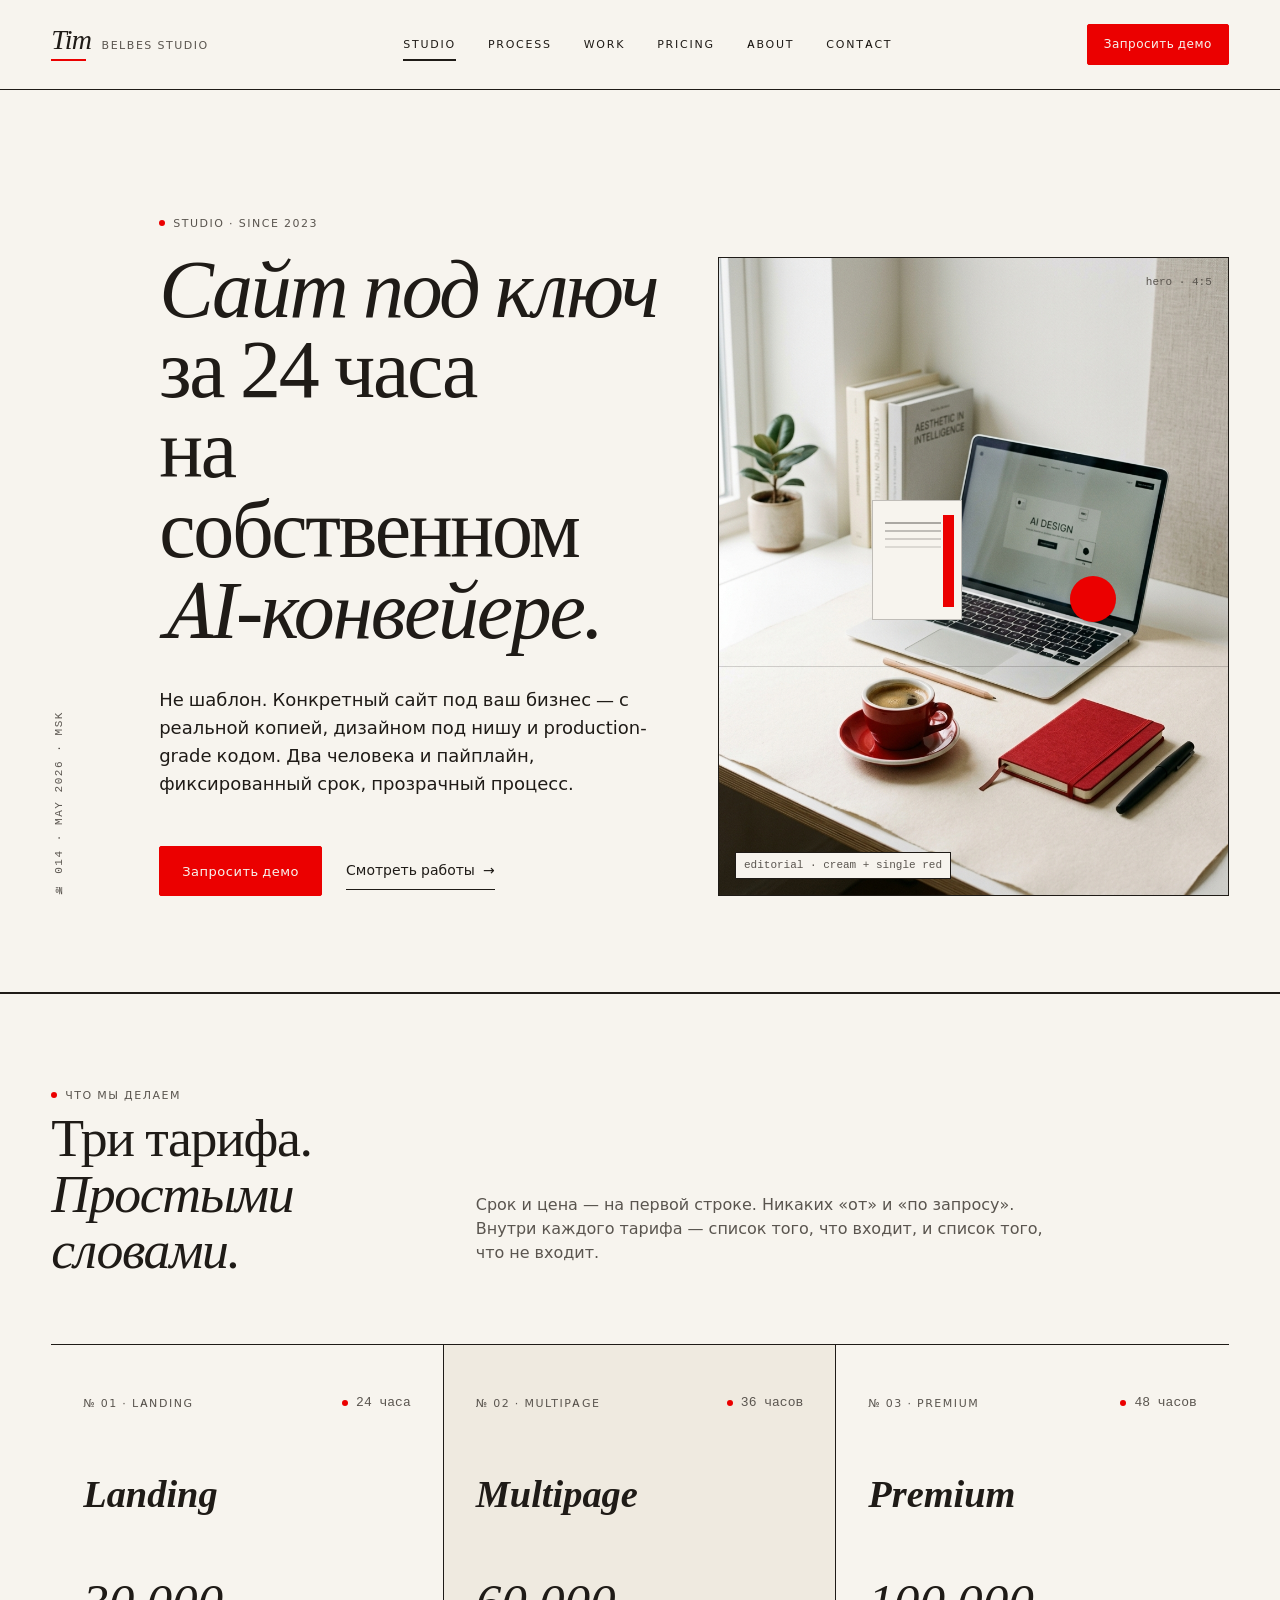
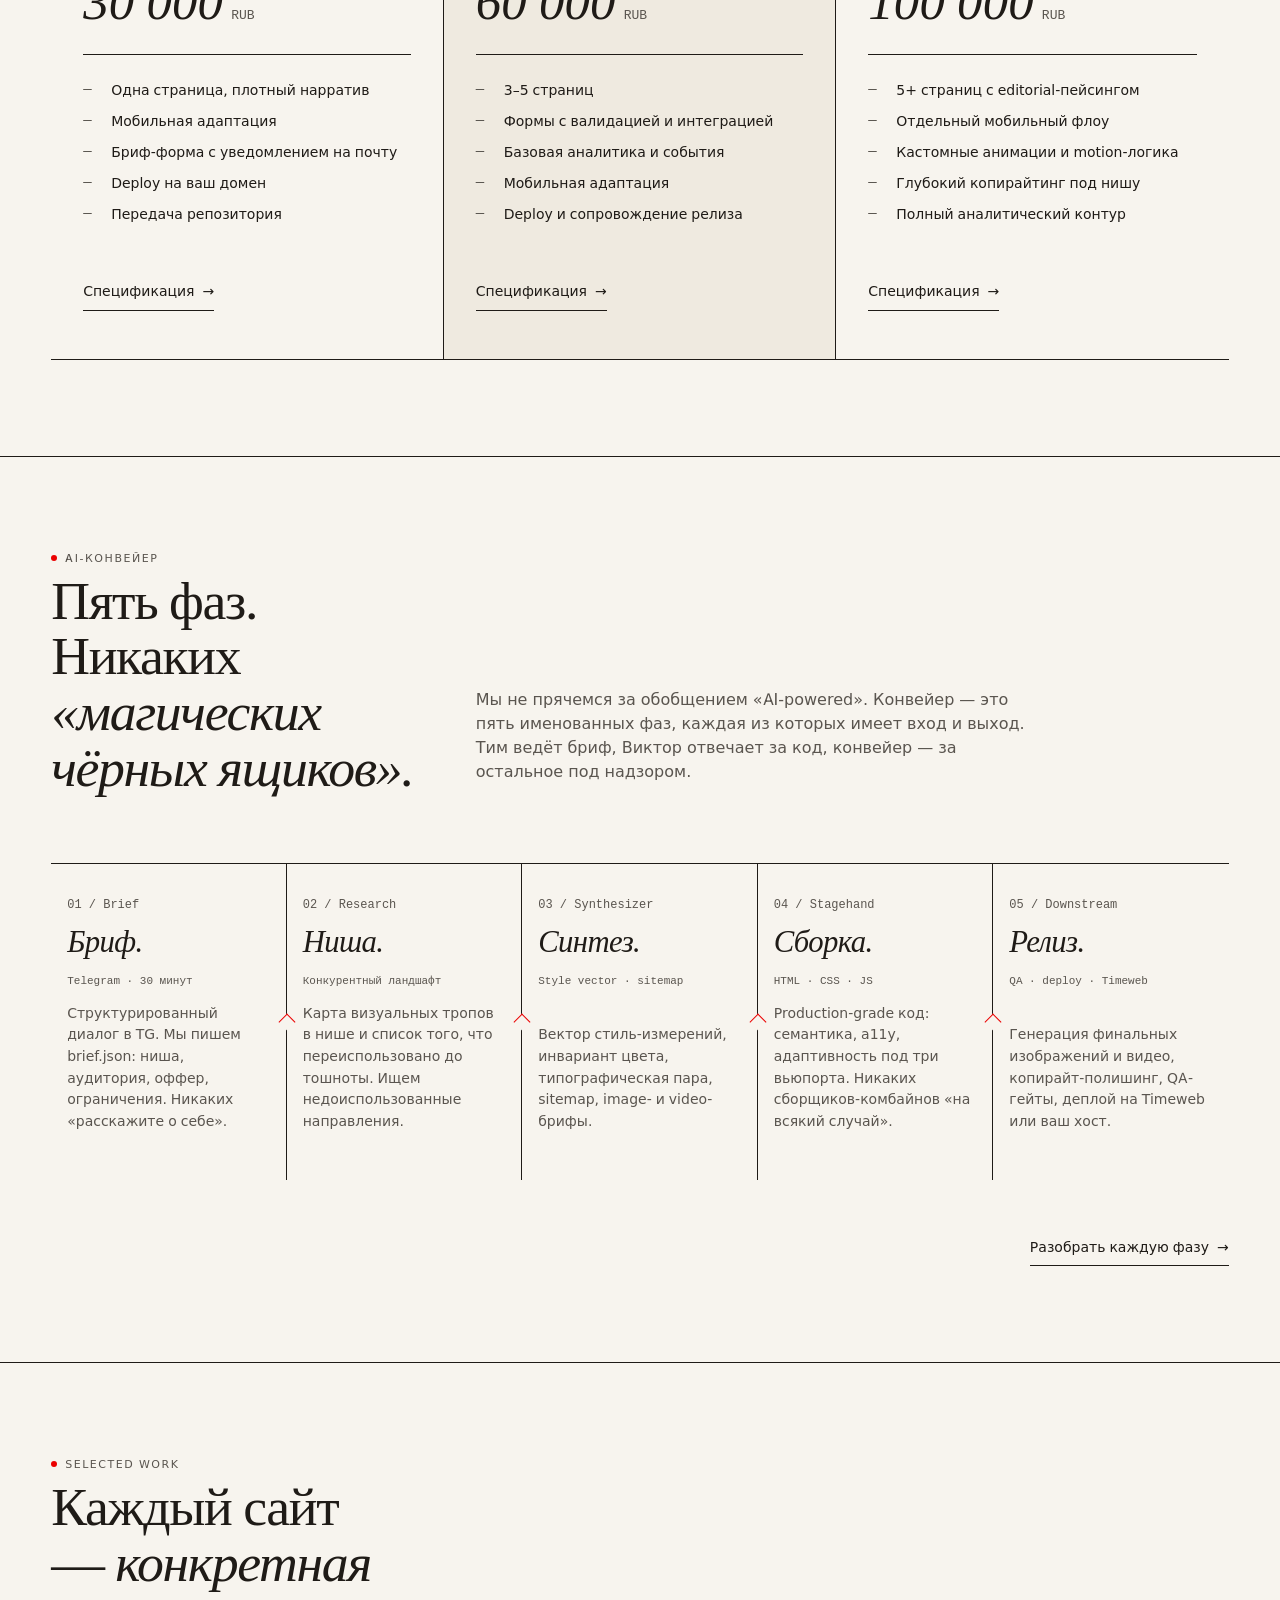
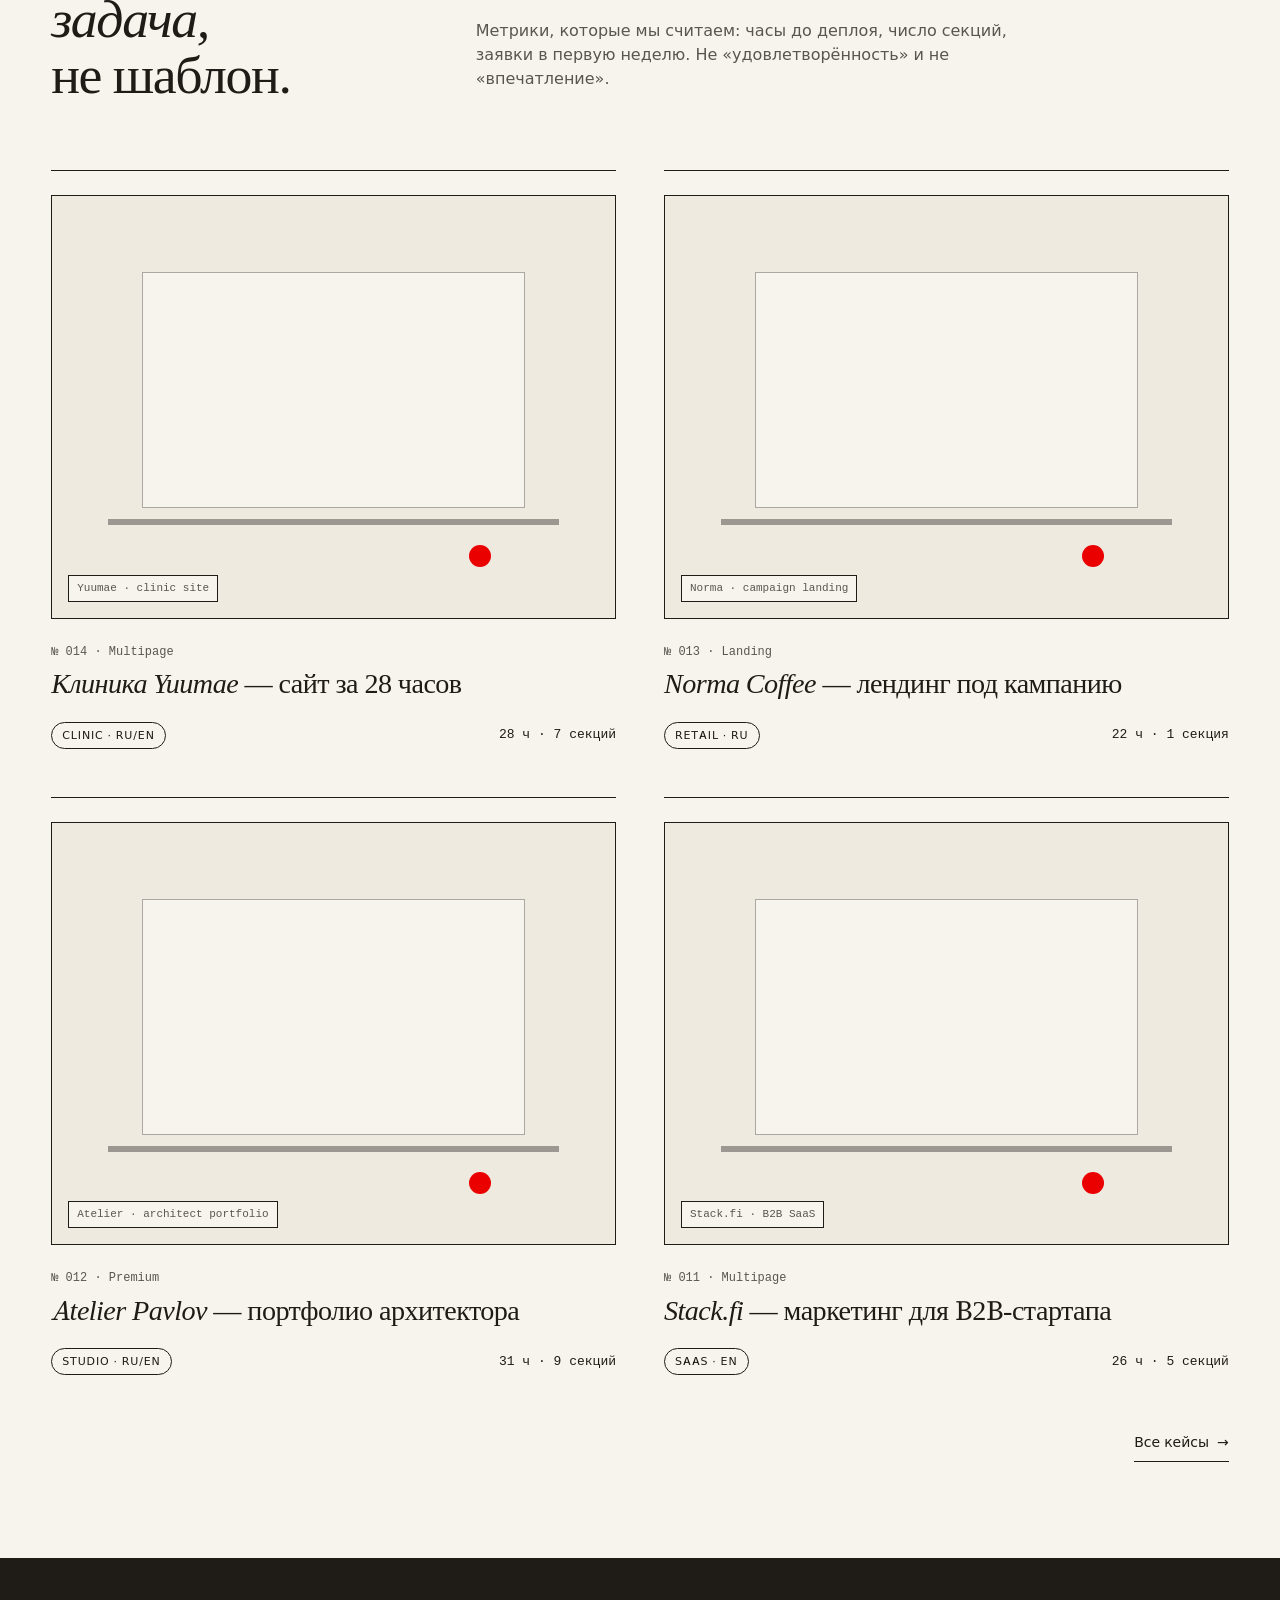
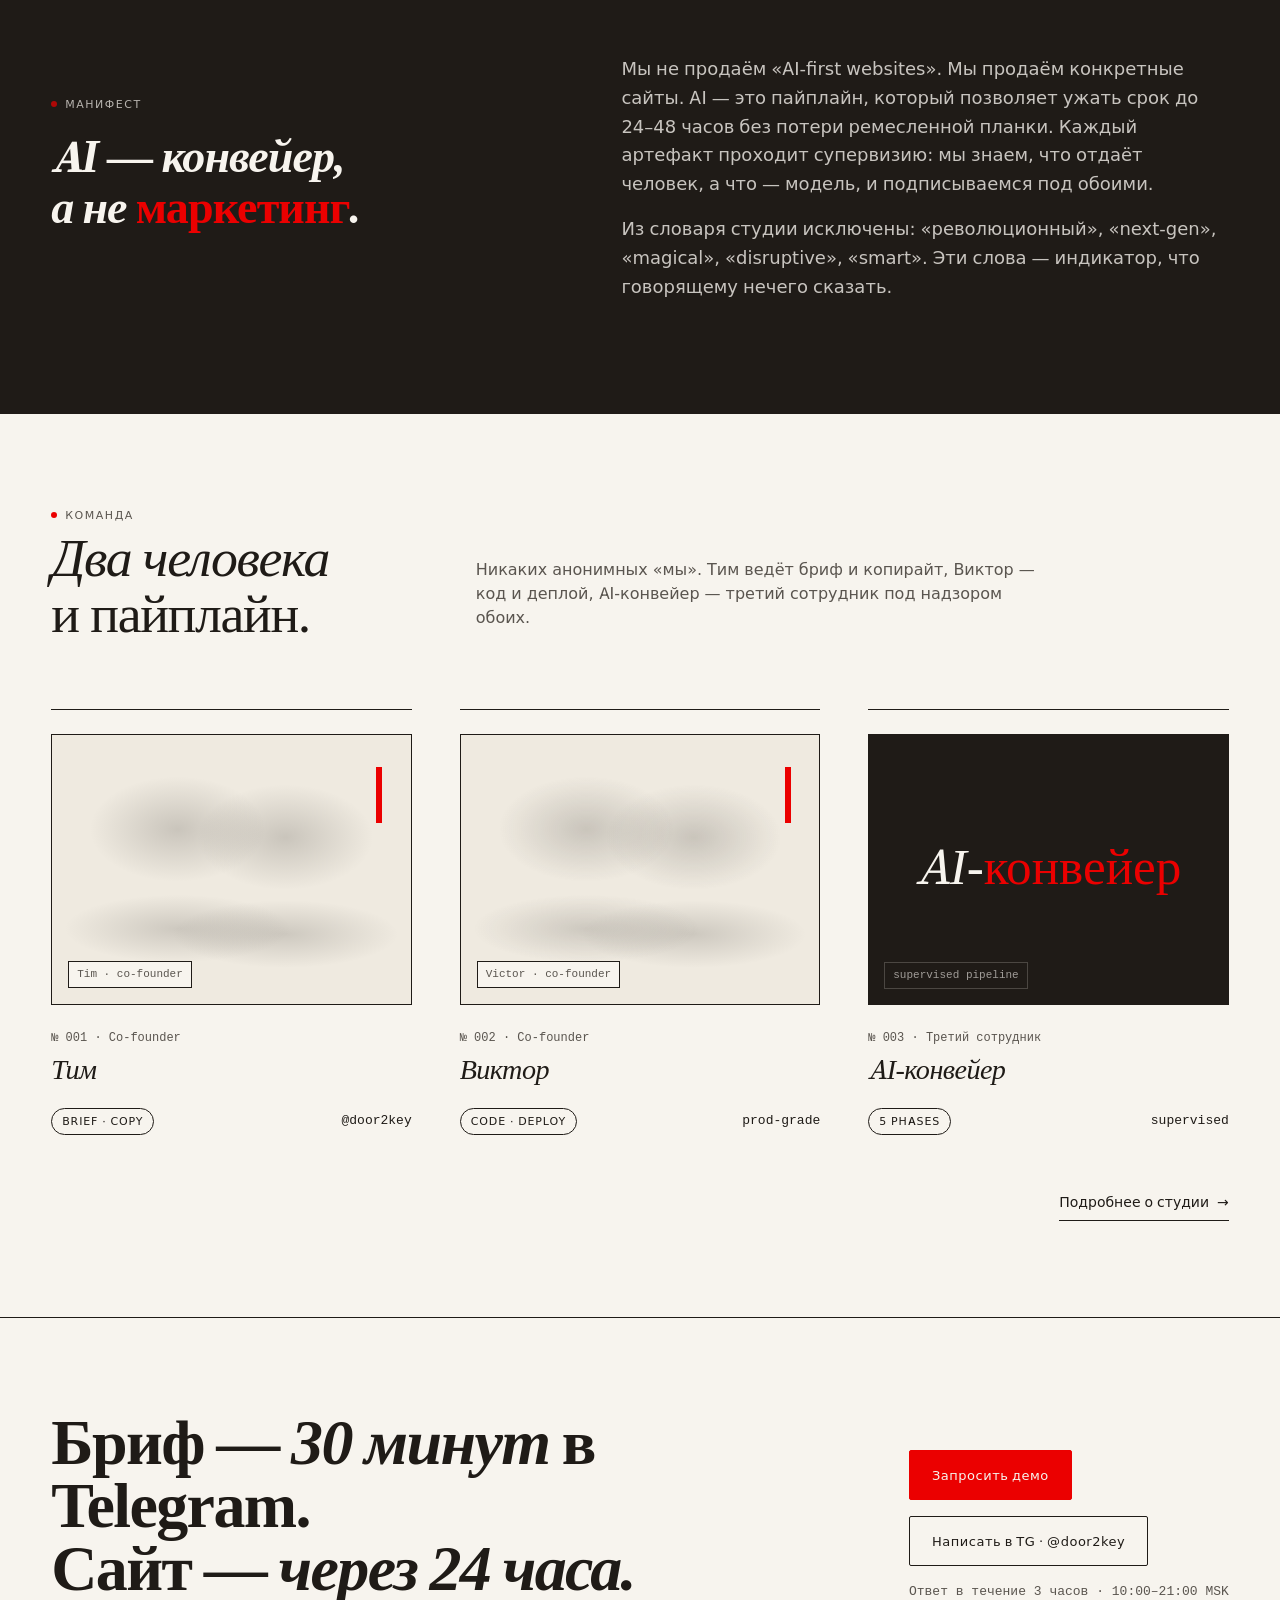
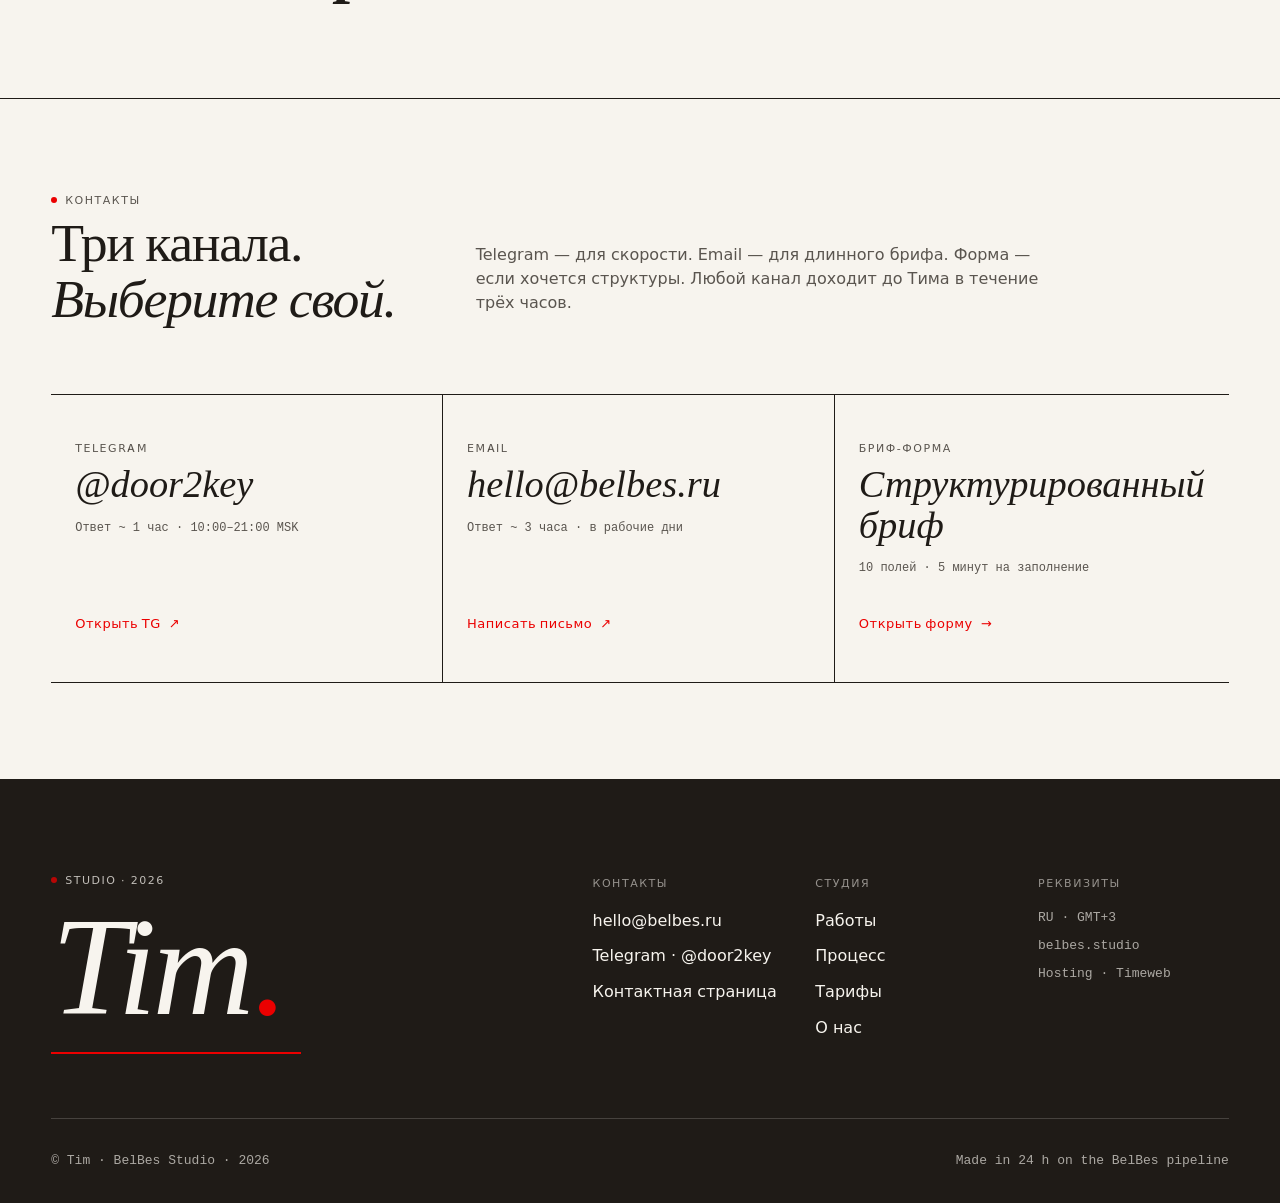
==== commit cf06224b: "feat V6.11.3: inline image-track fallback — 3 OpenRouter-generated photos + img tags Stagehand Claud" ====
--- a/index.html
+++ b/index.html
@@ -51,7 +51,7 @@
         </div>
       </div>
       <div class="bb-hero-meta">
-        <div class="bb-photo-editorial" style="width:100%; aspect-ratio: 4/5;">
+        <div class="bb-photo-editorial" style="width:100%; aspect-ratio: 4/5;"><img class="bb-photo-img" src="assets/img/hero_main.jpg" alt="Рабочее место студии: бежевая бумага и красная чашка" loading="eager" fetchpriority="high" width="800" height="1000" style="width:100%;height:100%;object-fit:cover;display:block;position:absolute;inset:0;z-index:0;">
           <div class="bb-photo-accent"></div>
           <div class="bb-photo-cup"></div>
           <span class="bb-photo-corner">hero · 4:5</span>
--- a/assets/styles.css
+++ b/assets/styles.css
@@ -1099,3 +1099,8 @@
   background: var(--bb-ink); color: var(--bb-cream);
   padding: 8px 12px; text-decoration: none;
 }
+
+
+/* @v6.11.3-img-fallback */
+.bb-photo-editorial,.bb-photo-case{position:relative;overflow:hidden;}
+.bb-photo-img{border-radius:inherit;}
